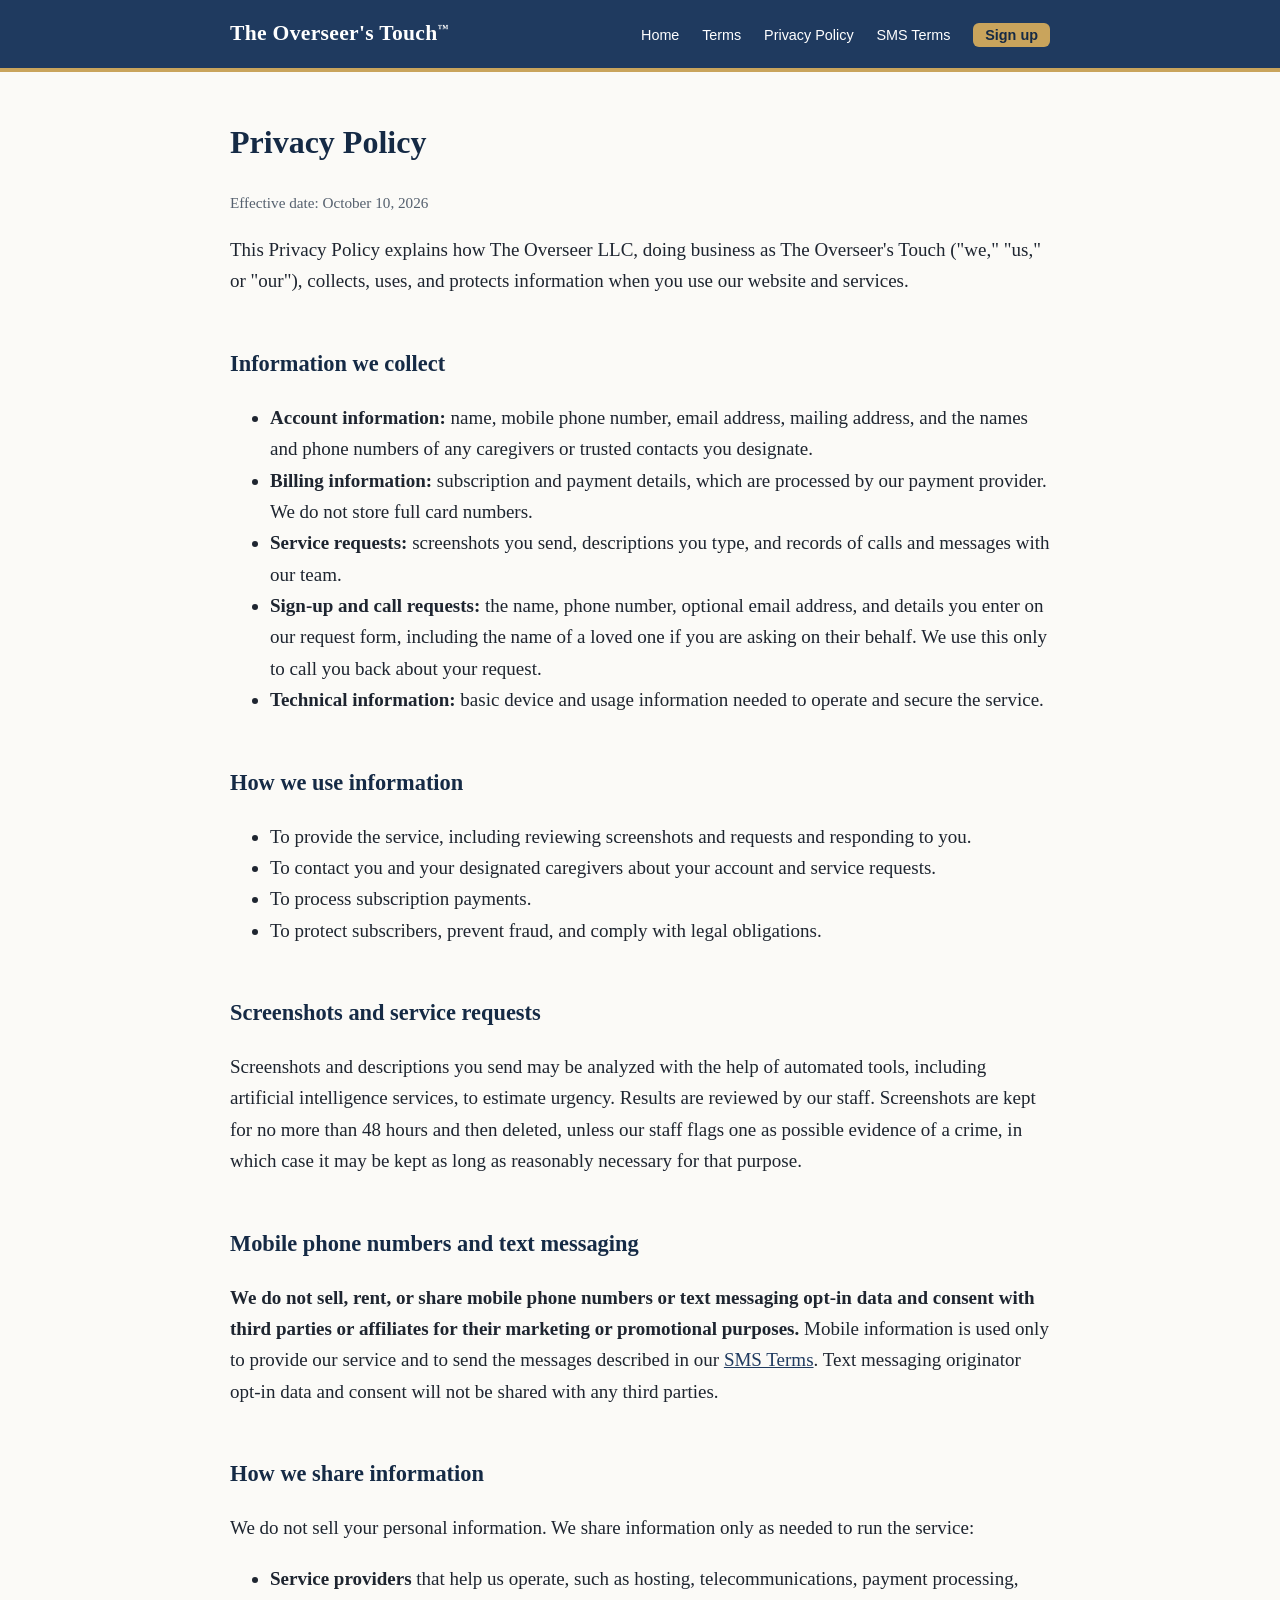
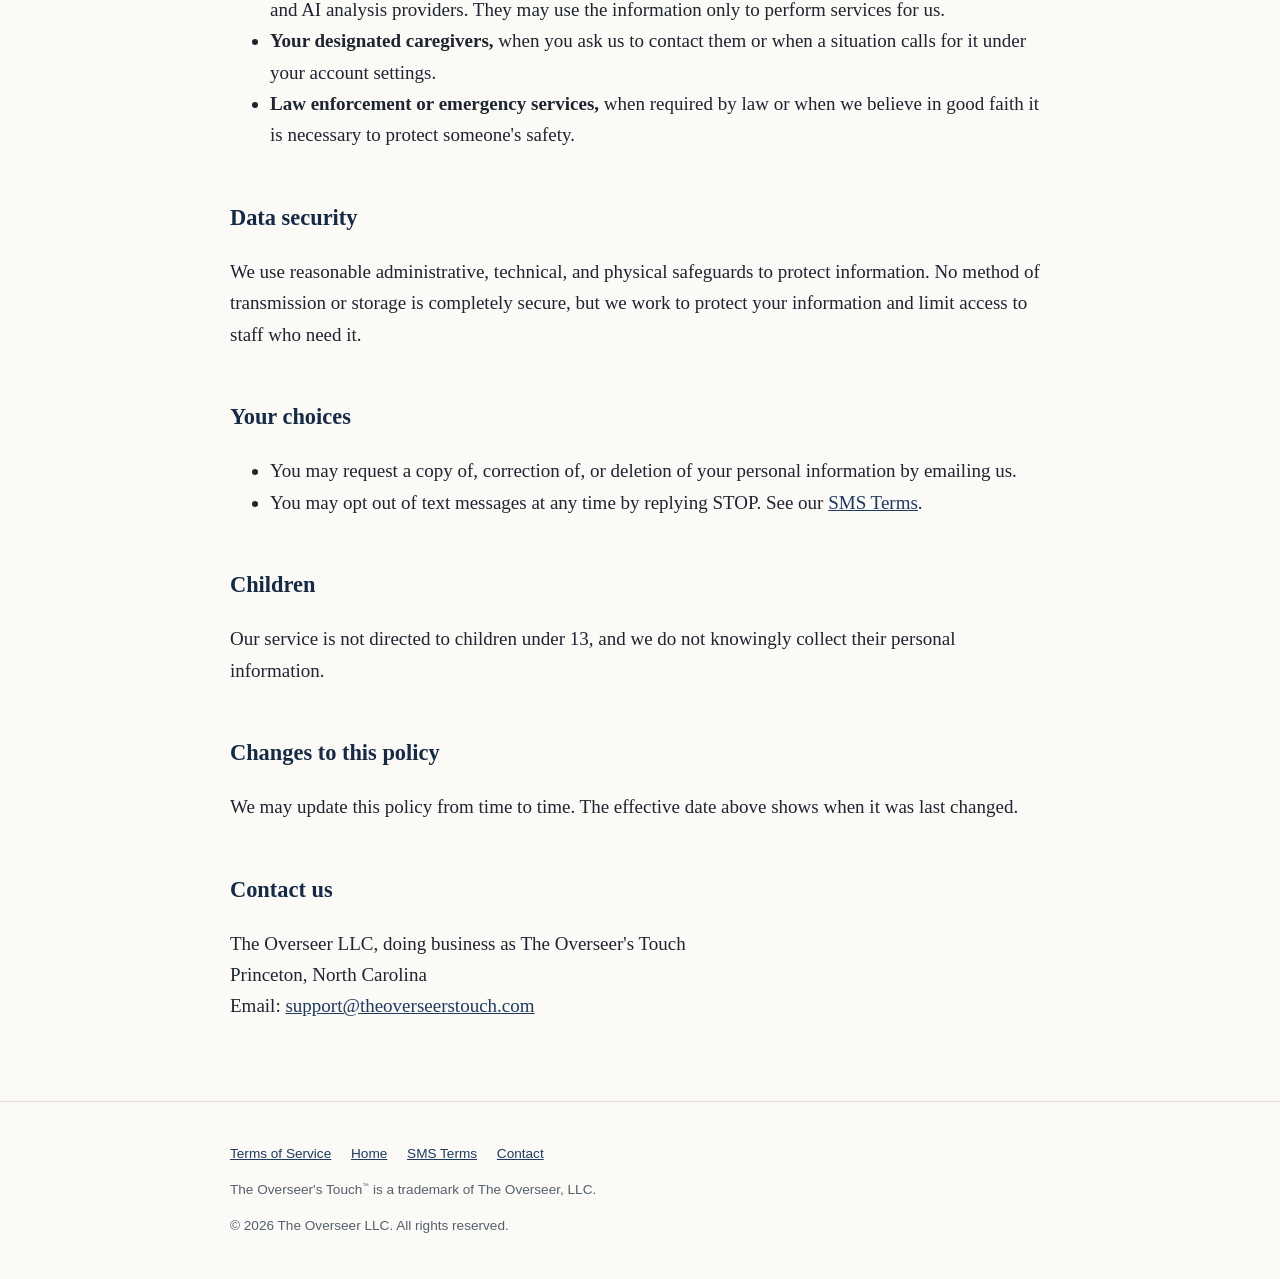
==== privacy.html @ 47573083 "Add Sign up and Request a call buttons linking to the request form Buttons in the hero and a new Get" ====
<!DOCTYPE html>
<html lang="en">
<head>
  <meta charset="utf-8">
  <meta name="viewport" content="width=device-width, initial-scale=1">
  <title>Privacy Policy | The Overseer's Touch&trade;</title>
  <link rel="stylesheet" href="style.css">
</head>
<body>
  <header>
    <div class="wrap">
      <a class="brand" href="index.html">The Overseer's Touch<sup>&trade;</sup></a>
      <nav>
        <a href="index.html">Home</a>
        <a href="terms.html">Terms</a>
        <a href="privacy.html">Privacy Policy</a>
        <a href="sms-terms.html">SMS Terms</a>
        <a class="nav-cta" href="https://tap.theoverseerstouch.com/start?type=signup">Sign up</a>
      </nav>
    </div>
  </header>

  <main>
    <div class="wrap">
      <h1>Privacy Policy</h1>
      <p class="updated">Effective date: October 10, 2026</p>

      <p>This Privacy Policy explains how The Overseer LLC, doing business as The Overseer's Touch ("we," "us," or "our"), collects, uses, and protects information when you use our website and services.</p>

      <h2>Information we collect</h2>
      <ul>
        <li><strong>Account information:</strong> name, mobile phone number, email address, mailing address, and the names and phone numbers of any caregivers or trusted contacts you designate.</li>
        <li><strong>Billing information:</strong> subscription and payment details, which are processed by our payment provider. We do not store full card numbers.</li>
        <li><strong>Service requests:</strong> screenshots you send, descriptions you type, and records of calls and messages with our team.</li>
        <li><strong>Sign-up and call requests:</strong> the name, phone number, optional email address, and details you enter on our request form, including the name of a loved one if you are asking on their behalf. We use this only to call you back about your request.</li>
        <li><strong>Technical information:</strong> basic device and usage information needed to operate and secure the service.</li>
      </ul>

      <h2>How we use information</h2>
      <ul>
        <li>To provide the service, including reviewing screenshots and requests and responding to you.</li>
        <li>To contact you and your designated caregivers about your account and service requests.</li>
        <li>To process subscription payments.</li>
        <li>To protect subscribers, prevent fraud, and comply with legal obligations.</li>
      </ul>

      <h2>Screenshots and service requests</h2>
      <p>Screenshots and descriptions you send may be analyzed with the help of automated tools, including artificial intelligence services, to estimate urgency. Results are reviewed by our staff. Screenshots are kept for no more than 48 hours and then deleted, unless our staff flags one as possible evidence of a crime, in which case it may be kept as long as reasonably necessary for that purpose.</p>

      <h2>Mobile phone numbers and text messaging</h2>
      <p><strong>We do not sell, rent, or share mobile phone numbers or text messaging opt-in data and consent with third parties or affiliates for their marketing or promotional purposes.</strong> Mobile information is used only to provide our service and to send the messages described in our <a href="sms-terms.html">SMS Terms</a>. Text messaging originator opt-in data and consent will not be shared with any third parties.</p>

      <h2>How we share information</h2>
      <p>We do not sell your personal information. We share information only as needed to run the service:</p>
      <ul>
        <li><strong>Service providers</strong> that help us operate, such as hosting, telecommunications, payment processing, and AI analysis providers. They may use the information only to perform services for us.</li>
        <li><strong>Your designated caregivers,</strong> when you ask us to contact them or when a situation calls for it under your account settings.</li>
        <li><strong>Law enforcement or emergency services,</strong> when required by law or when we believe in good faith it is necessary to protect someone's safety.</li>
      </ul>

      <h2>Data security</h2>
      <p>We use reasonable administrative, technical, and physical safeguards to protect information. No method of transmission or storage is completely secure, but we work to protect your information and limit access to staff who need it.</p>

      <h2>Your choices</h2>
      <ul>
        <li>You may request a copy of, correction of, or deletion of your personal information by emailing us.</li>
        <li>You may opt out of text messages at any time by replying STOP. See our <a href="sms-terms.html">SMS Terms</a>.</li>
      </ul>

      <h2>Children</h2>
      <p>Our service is not directed to children under 13, and we do not knowingly collect their personal information.</p>

      <h2>Changes to this policy</h2>
      <p>We may update this policy from time to time. The effective date above shows when it was last changed.</p>

      <h2>Contact us</h2>
      <p>The Overseer LLC, doing business as The Overseer's Touch<br>
      Princeton, North Carolina<br>
      Email: <a href="mailto:support@theoverseerstouch.com">support@theoverseerstouch.com</a></p>
    </div>
  </main>

  <footer>
    <div class="wrap">
      <p><a href="terms.html">Terms of Service</a> <a href="index.html">Home</a> <a href="sms-terms.html">SMS Terms</a> <a href="mailto:support@theoverseerstouch.com">Contact</a></p>
      <p>The Overseer's Touch<sup>&trade;</sup> is a trademark of The Overseer, LLC.</p>
      <p>&copy; 2026 The Overseer LLC. All rights reserved.</p>
    </div>
  </footer>
</body>
</html>
---- style.css ----
:root {
  --navy: #1f3a5f;
  --navy-dark: #152a45;
  --gold: #c9a45c;
  --text: #1e2530;
  --muted: #55606e;
  --bg: #fbfaf7;
  --card: #ffffff;
  --line: #e4e0d6;
}

* { box-sizing: border-box; }

body {
  margin: 0;
  font-family: Georgia, "Times New Roman", serif;
  font-size: 19px;
  line-height: 1.65;
  color: var(--text);
  background: var(--bg);
}

a { color: var(--navy); }
a:hover { color: var(--navy-dark); }

.wrap { max-width: 860px; margin: 0 auto; padding: 0 20px; }

header {
  background: var(--navy);
  color: #fff;
  border-bottom: 4px solid var(--gold);
}
header .wrap {
  display: flex;
  align-items: center;
  justify-content: space-between;
  flex-wrap: wrap;
  gap: 10px;
  padding-top: 16px;
  padding-bottom: 16px;
}
.brand {
  color: #fff;
  text-decoration: none;
  font-size: 1.35rem;
  font-weight: bold;
  letter-spacing: 0.3px;
}
nav a {
  color: #fff;
  text-decoration: none;
  margin-left: 18px;
  font-family: Arial, Helvetica, sans-serif;
  font-size: 0.9rem;
}
nav a:first-child { margin-left: 0; }
nav a:hover { text-decoration: underline; color: #fff; }

.hero {
  background: var(--navy);
  color: #fff;
  padding: 56px 0 64px;
}
.hero h1 { font-size: 2.3rem; line-height: 1.2; margin: 0 0 16px; color: #FFE500; }
.hero p { font-size: 1.15rem; max-width: 640px; margin: 0; color: #e8edf3; }

main { padding: 44px 0 60px; }

h1, h2, h3 { font-family: Georgia, serif; color: var(--navy-dark); }
main h1 { font-size: 2rem; margin-top: 0; }
h2 { font-size: 1.4rem; margin-top: 2.2em; }
h3 { font-size: 1.15rem; margin-top: 1.6em; }

.cards {
  display: grid;
  grid-template-columns: repeat(auto-fit, minmax(230px, 1fr));
  gap: 18px;
  margin: 24px 0;
}
.card {
  background: var(--card);
  border: 1px solid var(--line);
  border-top: 4px solid var(--gold);
  border-radius: 8px;
  padding: 20px;
}
.card h3 { margin-top: 0; }
.card p { margin: 0; font-size: 1rem; color: var(--muted); }

.notice {
  background: #fff;
  border-left: 4px solid var(--gold);
  padding: 14px 18px;
  margin: 24px 0;
}

.updated { color: var(--muted); font-size: 0.95rem; }

footer {
  border-top: 1px solid var(--line);
  padding: 28px 0;
  font-family: Arial, Helvetica, sans-serif;
  font-size: 0.85rem;
  color: var(--muted);
}
footer a { margin-right: 16px; }

/* Trademark symbol: small and raised without changing line spacing. */
/* Sign-up and call buttons */
.cta-row { display: flex; flex-wrap: wrap; gap: 14px; margin-top: 26px; }
.btn { display: inline-block; padding: 14px 26px; border-radius: 10px; font-family: -apple-system, "Segoe UI", Arial, sans-serif; font-size: 1.05rem; font-weight: 700; text-decoration: none; text-align: center; min-width: 180px; border: 2px solid transparent; }
.btn-gold { background: var(--gold); color: var(--navy-dark); }
.btn-gold:hover { background: #d8b673; color: var(--navy-dark); }
.btn-outline { border-color: #fff; color: #fff; }
.btn-outline:hover { background: rgba(255,255,255,0.12); color: #fff; }
.btn-navy { background: var(--navy); color: #fff; }
.btn-navy:hover { background: var(--navy-dark); color: #fff; }
.btn-outline-navy { border-color: var(--navy); color: var(--navy); }
.btn-outline-navy:hover { background: #eef1f5; }
nav a.nav-cta { background: var(--gold); color: var(--navy-dark); padding: 4px 12px; border-radius: 6px; font-weight: 700; }
nav a.nav-cta:hover { color: var(--navy-dark); text-decoration: none; background: #d8b673; }
@media (max-width: 600px) { .cta-row .btn { flex: 1 1 100%; } }

sup { font-size: 0.5em; vertical-align: super; line-height: 0; }

@media (max-width: 600px) {
  body { font-size: 18px; }
  .hero h1 { font-size: 1.8rem; }
  nav a { margin-left: 0; margin-right: 14px; }
}
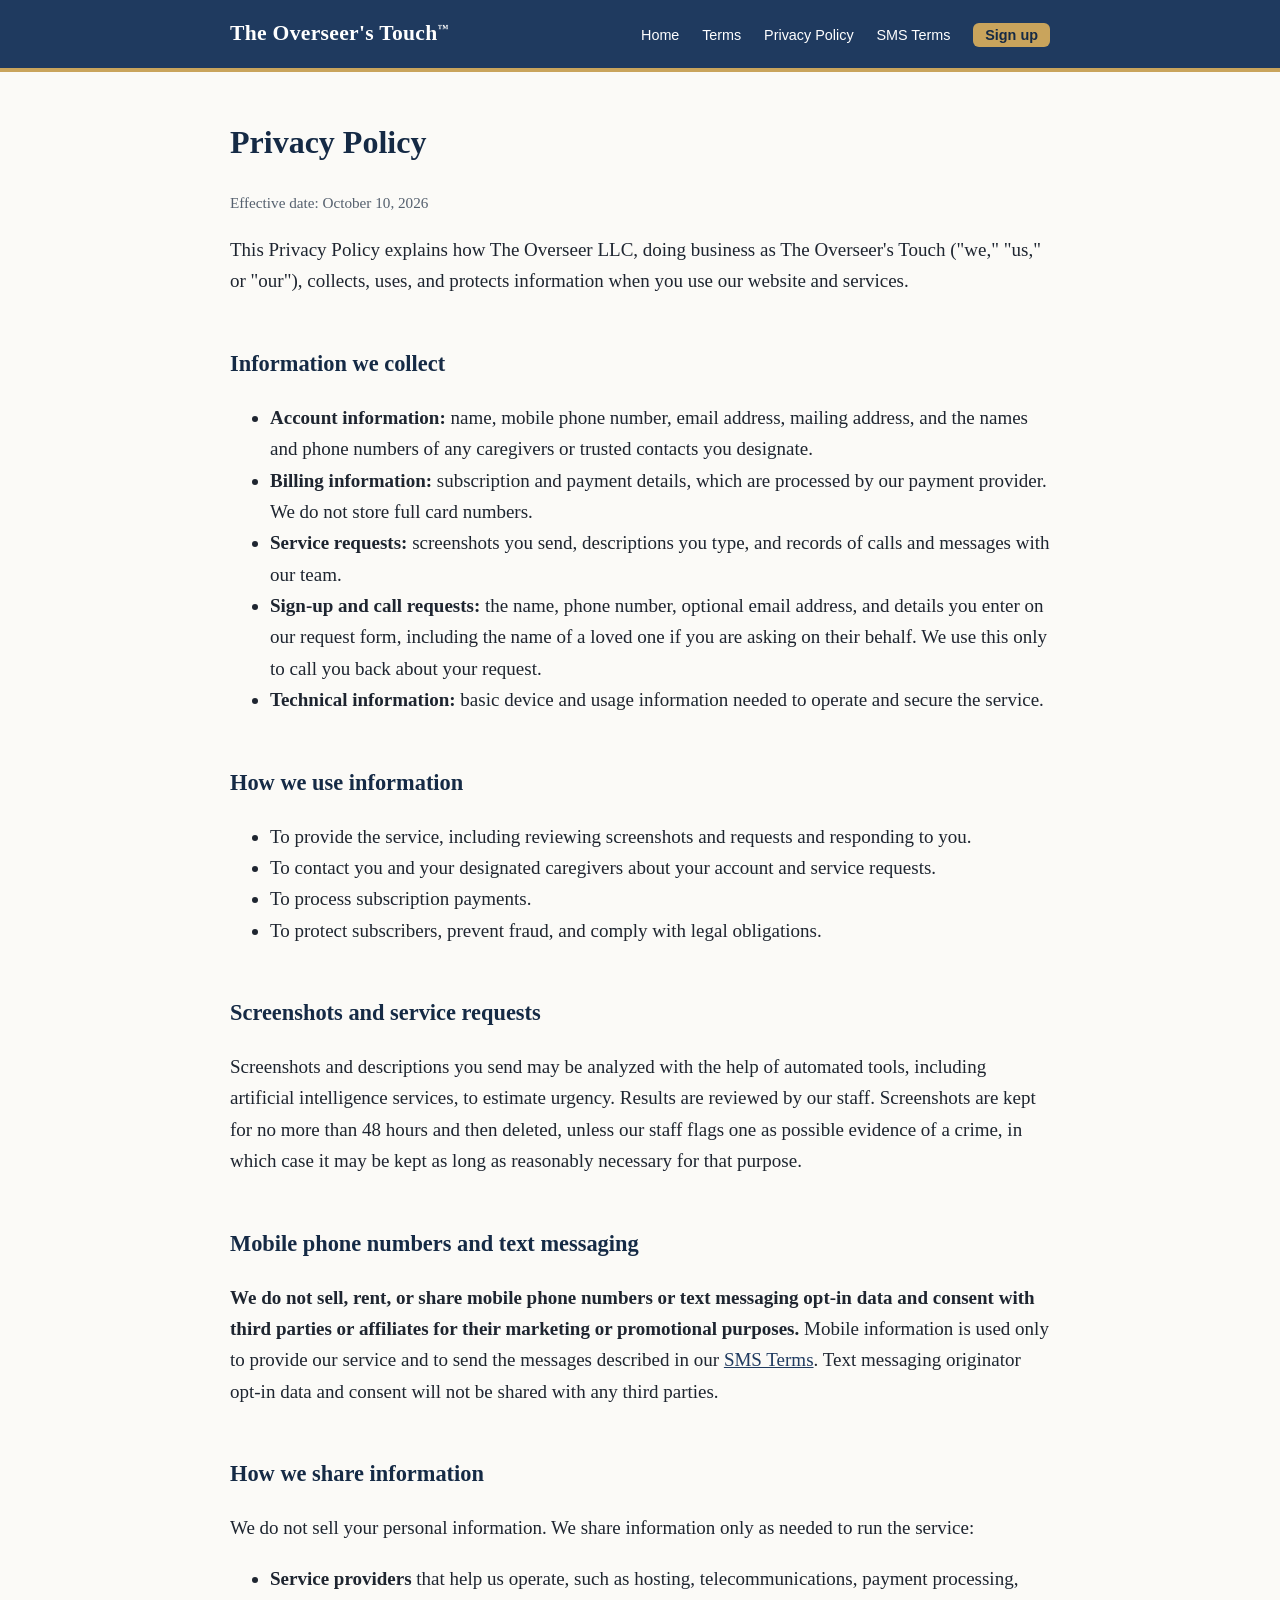
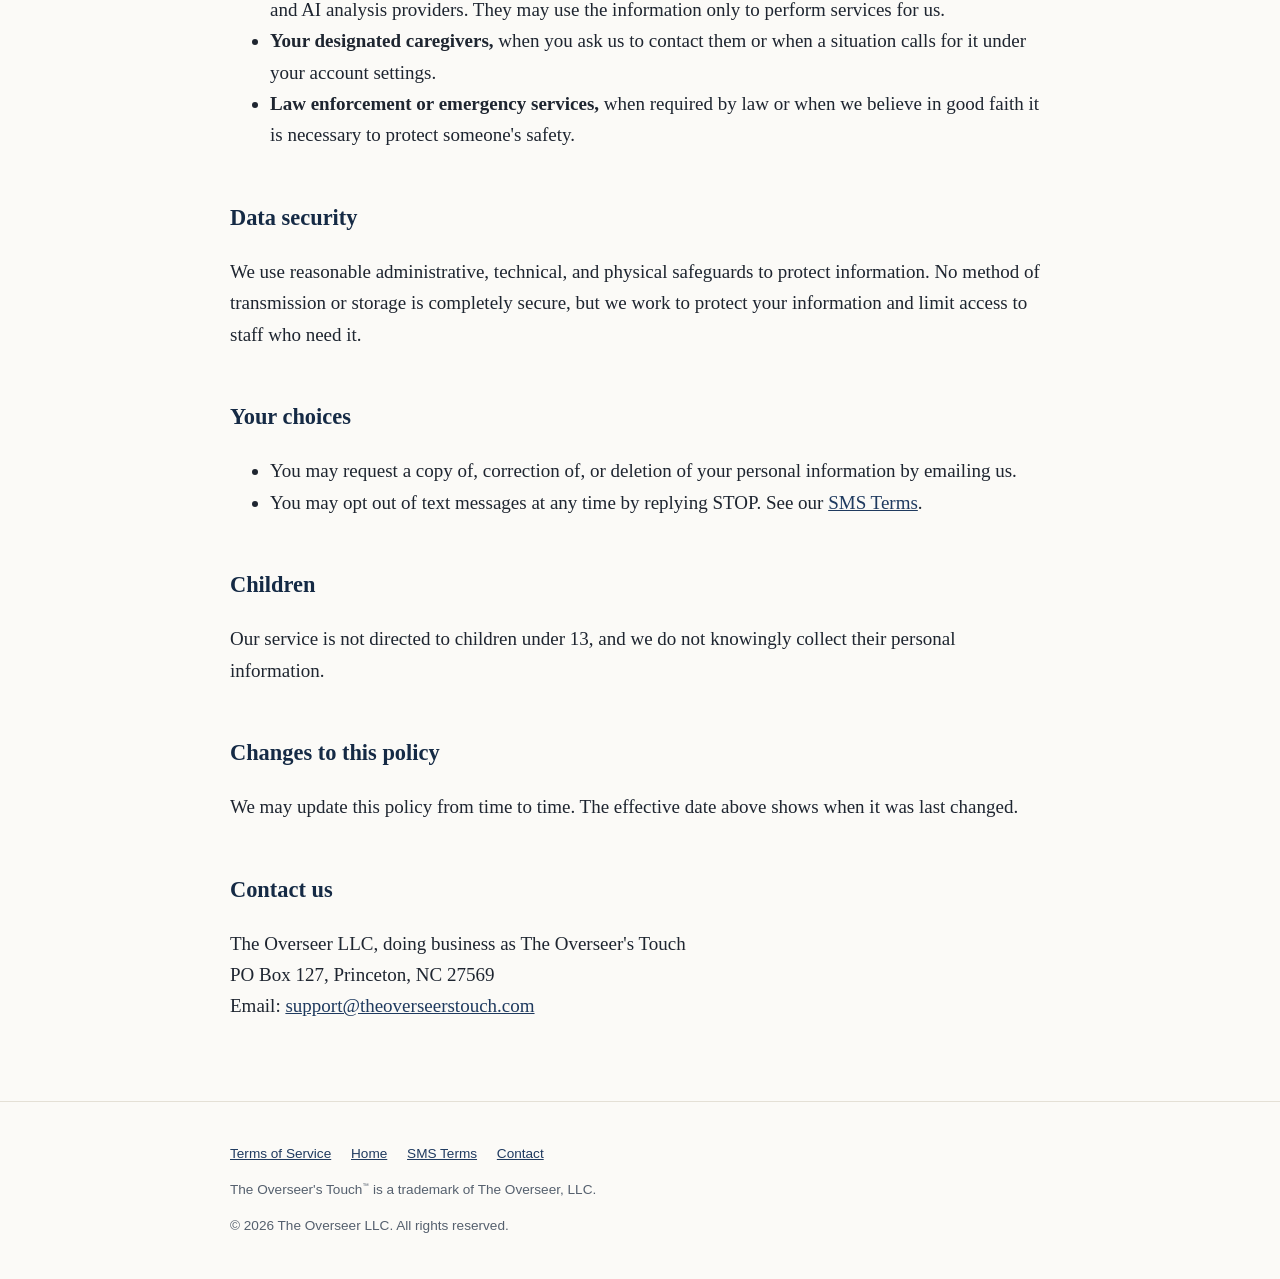
==== commit fd36dd34: "Add PO Box 127 mailing address to Privacy and Terms contact sections Co-Authored-By: Claude Opus 5.5" ====
--- a/privacy.html
+++ b/privacy.html
@@ -75,7 +75,7 @@
 
       <h2>Contact us</h2>
       <p>The Overseer LLC, doing business as The Overseer's Touch<br>
-      Princeton, North Carolina<br>
+      PO Box 127, Princeton, NC 27569<br>
       Email: <a href="mailto:support@theoverseerstouch.com">support@theoverseerstouch.com</a></p>
     </div>
   </main>
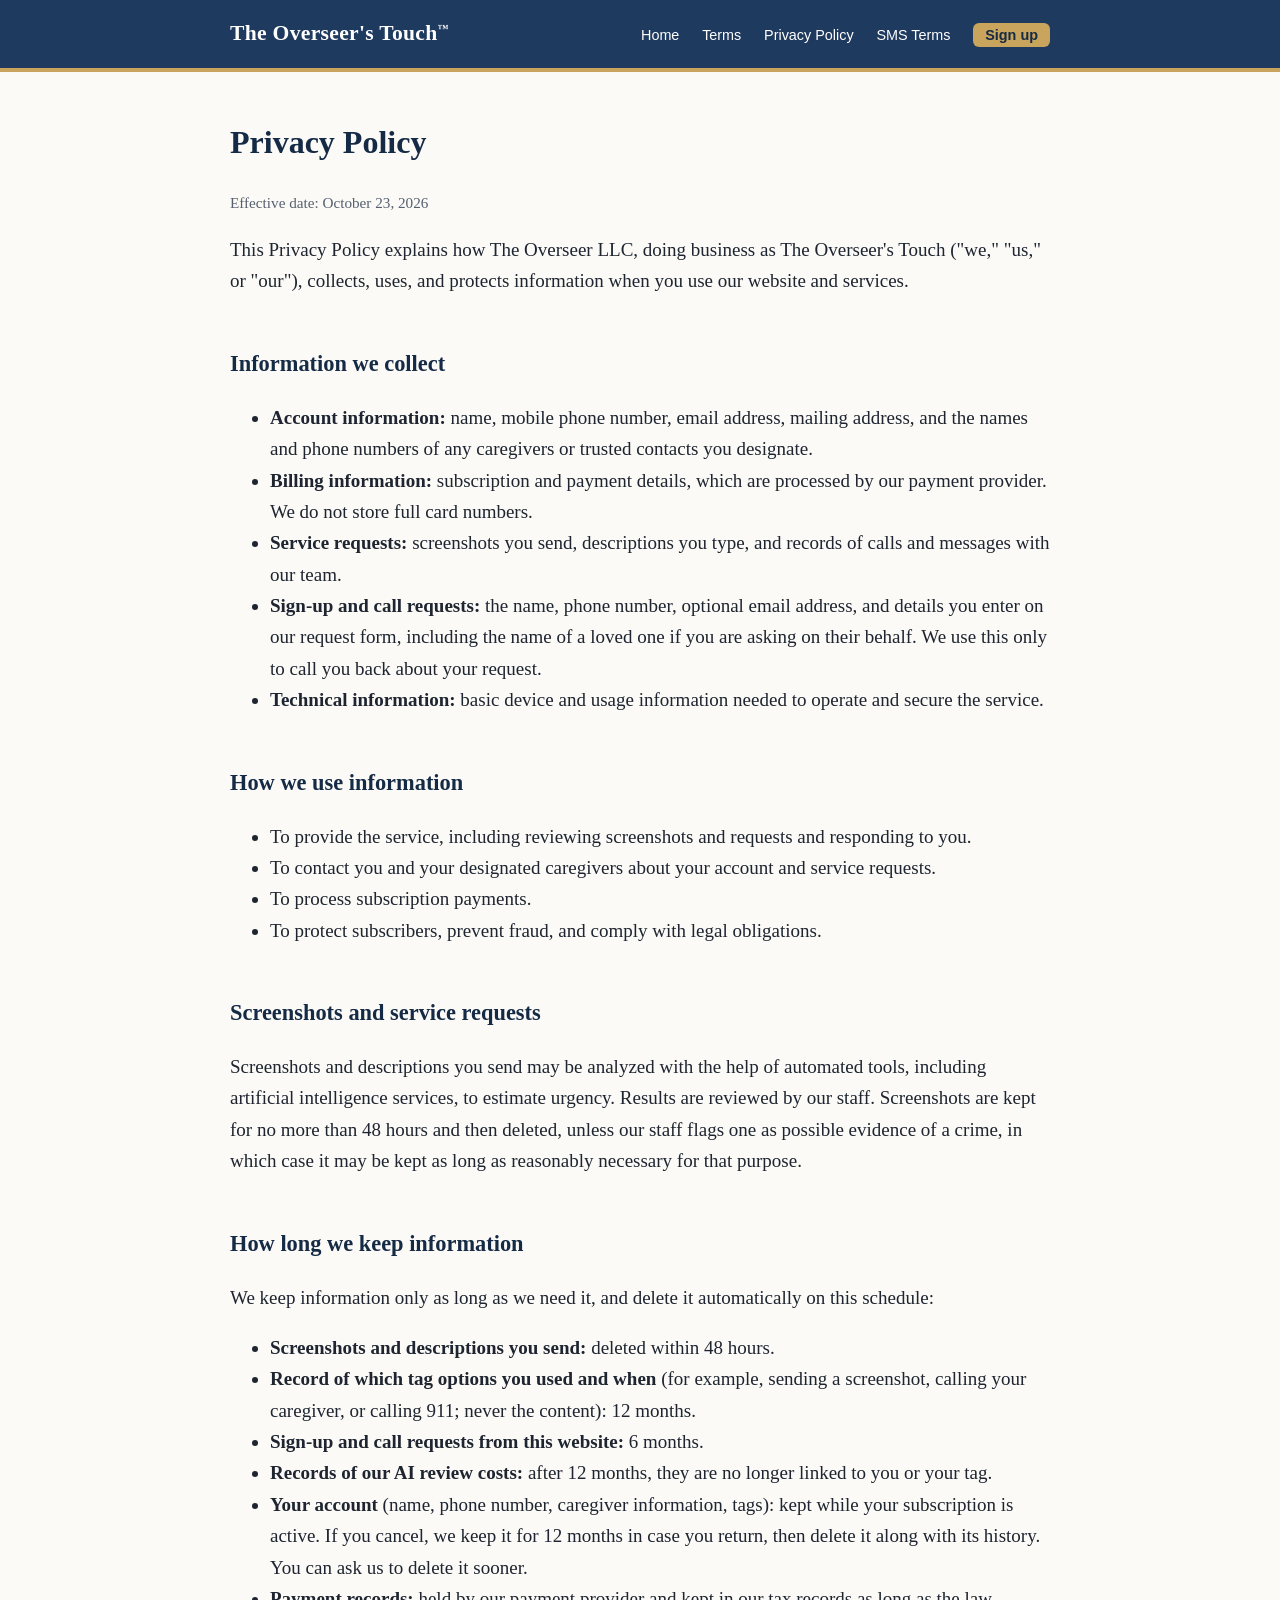
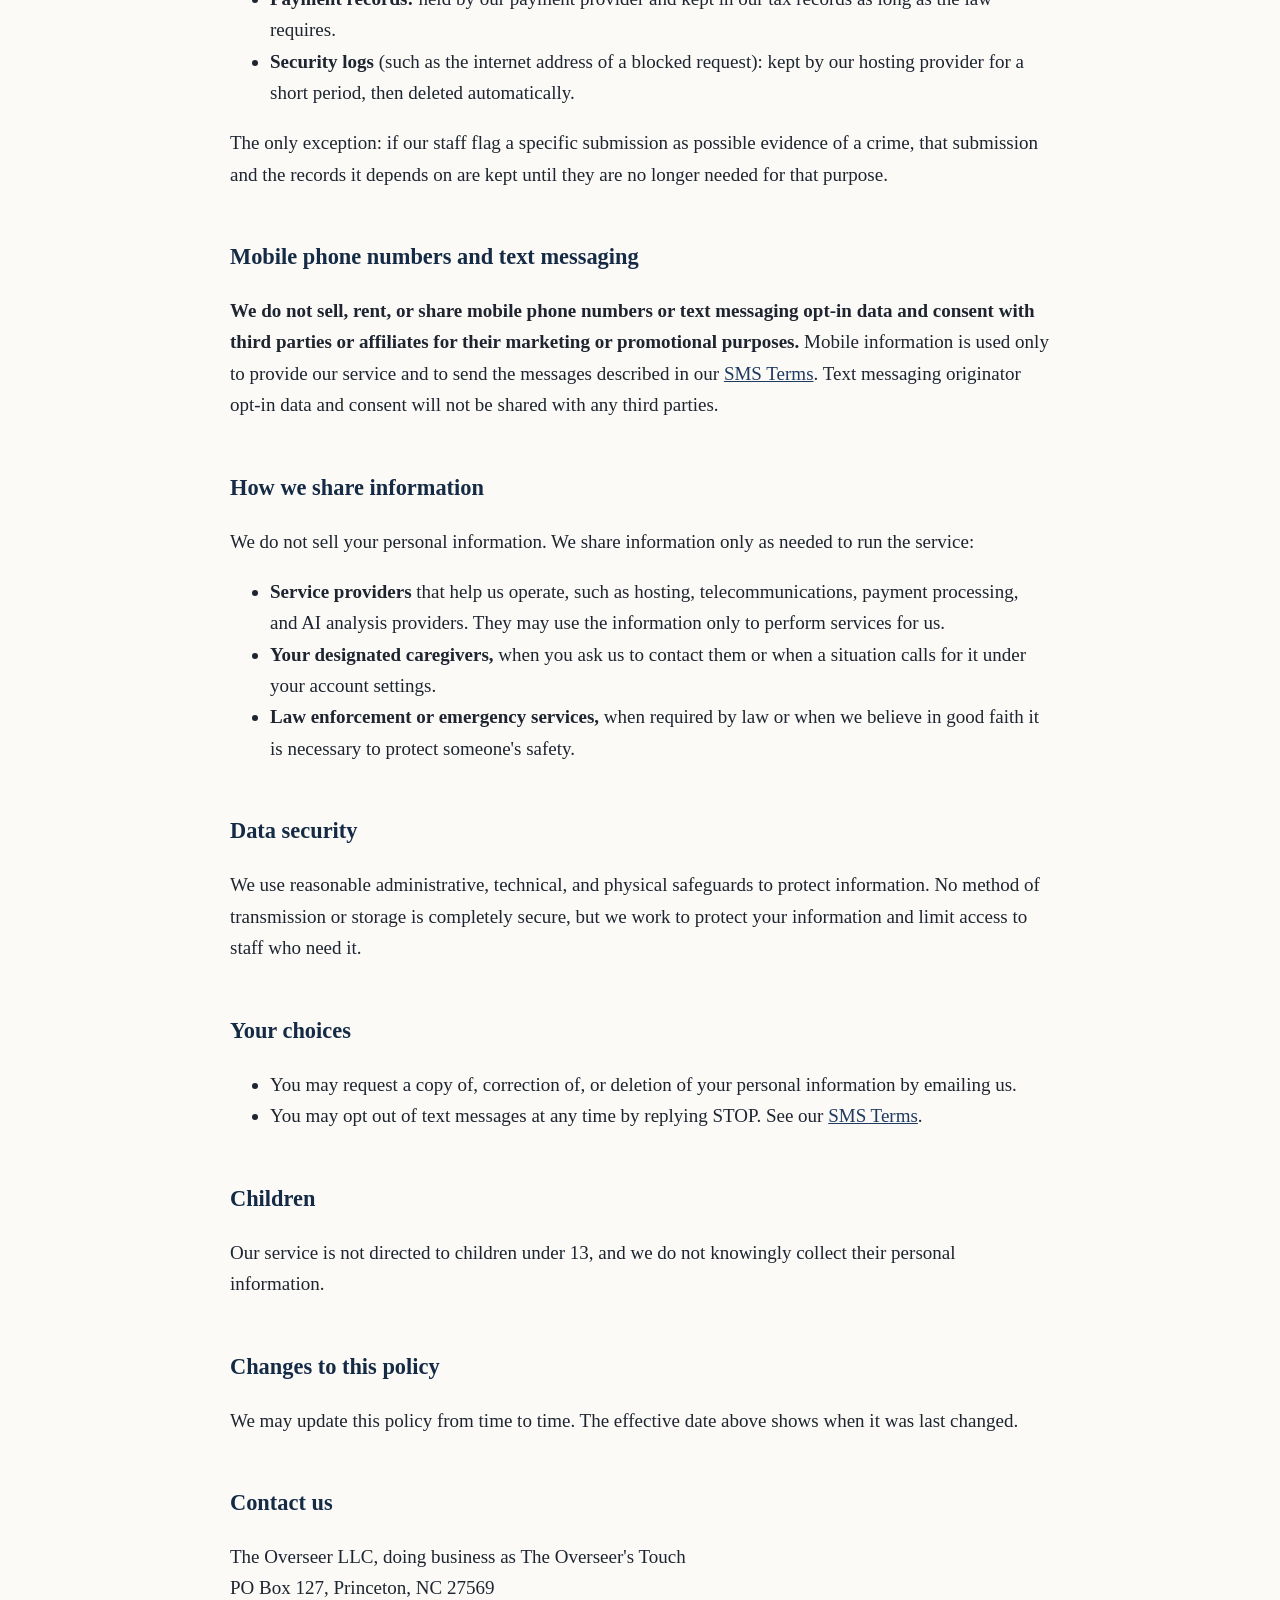
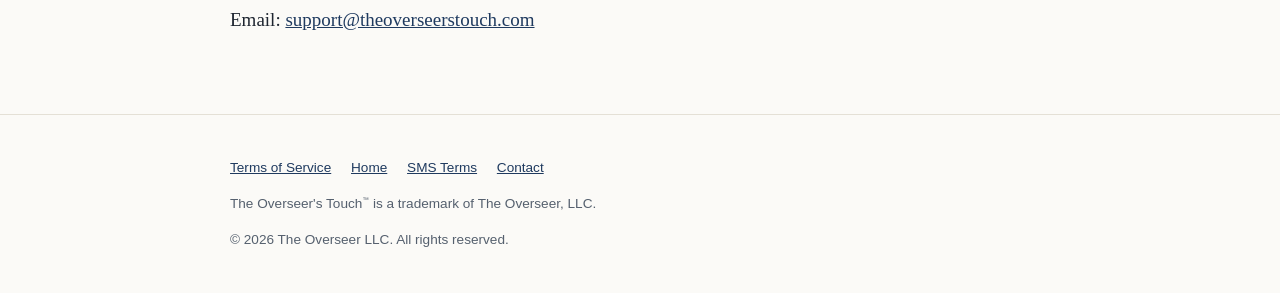
==== commit 994d569c: "Privacy Policy: add "How long we keep information" schedule Co-Authored-By: Claude Opus 5.5 <noreply" ====
--- a/privacy.html
+++ b/privacy.html
@@ -23,7 +23,7 @@
   <main>
     <div class="wrap">
       <h1>Privacy Policy</h1>
-      <p class="updated">Effective date: October 10, 2026</p>
+      <p class="updated">Effective date: October 23, 2026</p>
 
       <p>This Privacy Policy explains how The Overseer LLC, doing business as The Overseer's Touch ("we," "us," or "our"), collects, uses, and protects information when you use our website and services.</p>
 
@@ -46,6 +46,19 @@
 
       <h2>Screenshots and service requests</h2>
       <p>Screenshots and descriptions you send may be analyzed with the help of automated tools, including artificial intelligence services, to estimate urgency. Results are reviewed by our staff. Screenshots are kept for no more than 48 hours and then deleted, unless our staff flags one as possible evidence of a crime, in which case it may be kept as long as reasonably necessary for that purpose.</p>
+
+      <h2>How long we keep information</h2>
+      <p>We keep information only as long as we need it, and delete it automatically on this schedule:</p>
+      <ul>
+        <li><strong>Screenshots and descriptions you send:</strong> deleted within 48 hours.</li>
+        <li><strong>Record of which tag options you used and when</strong> (for example, sending a screenshot, calling your caregiver, or calling 911; never the content): 12 months.</li>
+        <li><strong>Sign-up and call requests from this website:</strong> 6 months.</li>
+        <li><strong>Records of our AI review costs:</strong> after 12 months, they are no longer linked to you or your tag.</li>
+        <li><strong>Your account</strong> (name, phone number, caregiver information, tags): kept while your subscription is active. If you cancel, we keep it for 12 months in case you return, then delete it along with its history. You can ask us to delete it sooner.</li>
+        <li><strong>Payment records:</strong> held by our payment provider and kept in our tax records as long as the law requires.</li>
+        <li><strong>Security logs</strong> (such as the internet address of a blocked request): kept by our hosting provider for a short period, then deleted automatically.</li>
+      </ul>
+      <p>The only exception: if our staff flag a specific submission as possible evidence of a crime, that submission and the records it depends on are kept until they are no longer needed for that purpose.</p>
 
       <h2>Mobile phone numbers and text messaging</h2>
       <p><strong>We do not sell, rent, or share mobile phone numbers or text messaging opt-in data and consent with third parties or affiliates for their marketing or promotional purposes.</strong> Mobile information is used only to provide our service and to send the messages described in our <a href="sms-terms.html">SMS Terms</a>. Text messaging originator opt-in data and consent will not be shared with any third parties.</p>
--- a/style.css
+++ b/style.css
@@ -128,3 +128,8 @@
   .hero h1 { font-size: 1.8rem; }
   nav a { margin-left: 0; margin-right: 14px; }
 }
+
+/* Home page video */
+.video { margin: 20px 0 8px; }
+.video video { display: block; width: 100%; max-width: 560px; aspect-ratio: 1 / 1; height: auto; border-radius: 12px; background: var(--navy); border: 1px solid var(--line); box-shadow: 0 6px 18px rgba(31, 58, 95, 0.15); }
+.video figcaption { max-width: 560px; margin-top: 10px; font-size: 1rem; color: var(--muted); }
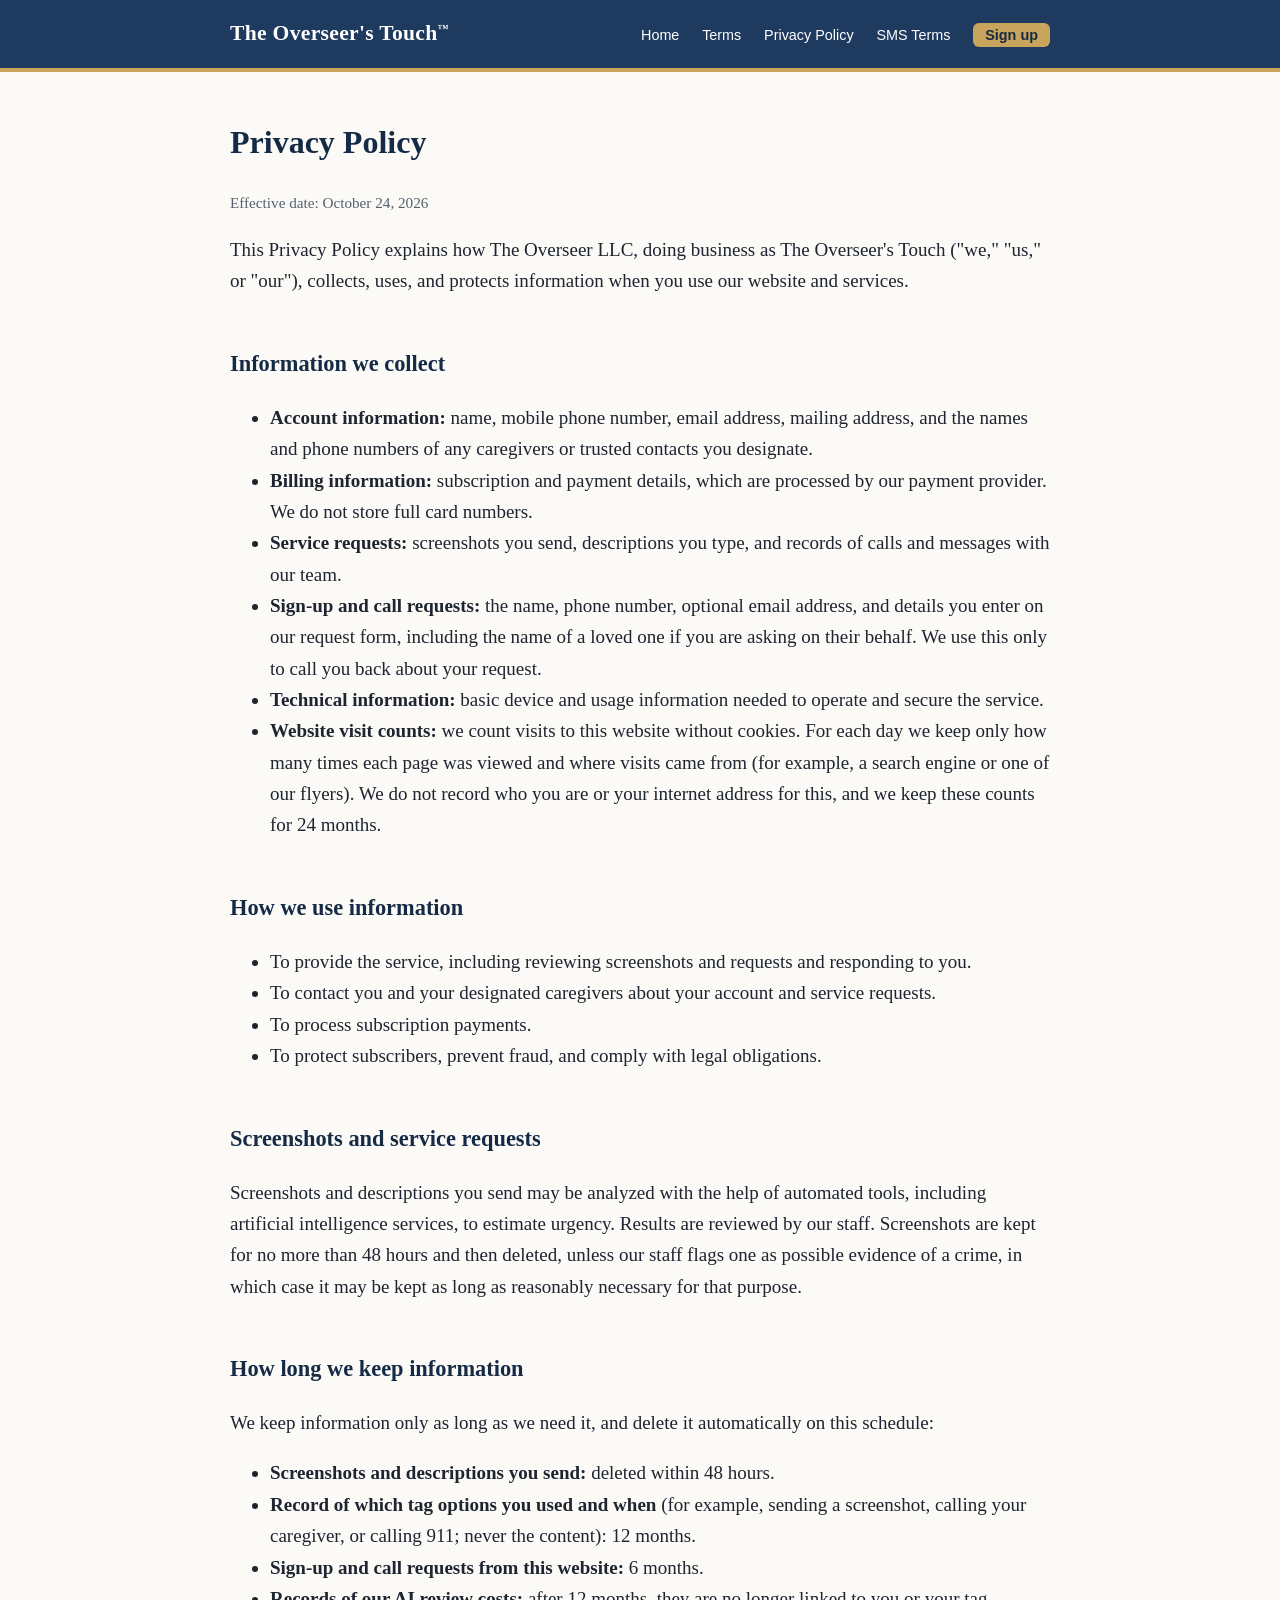
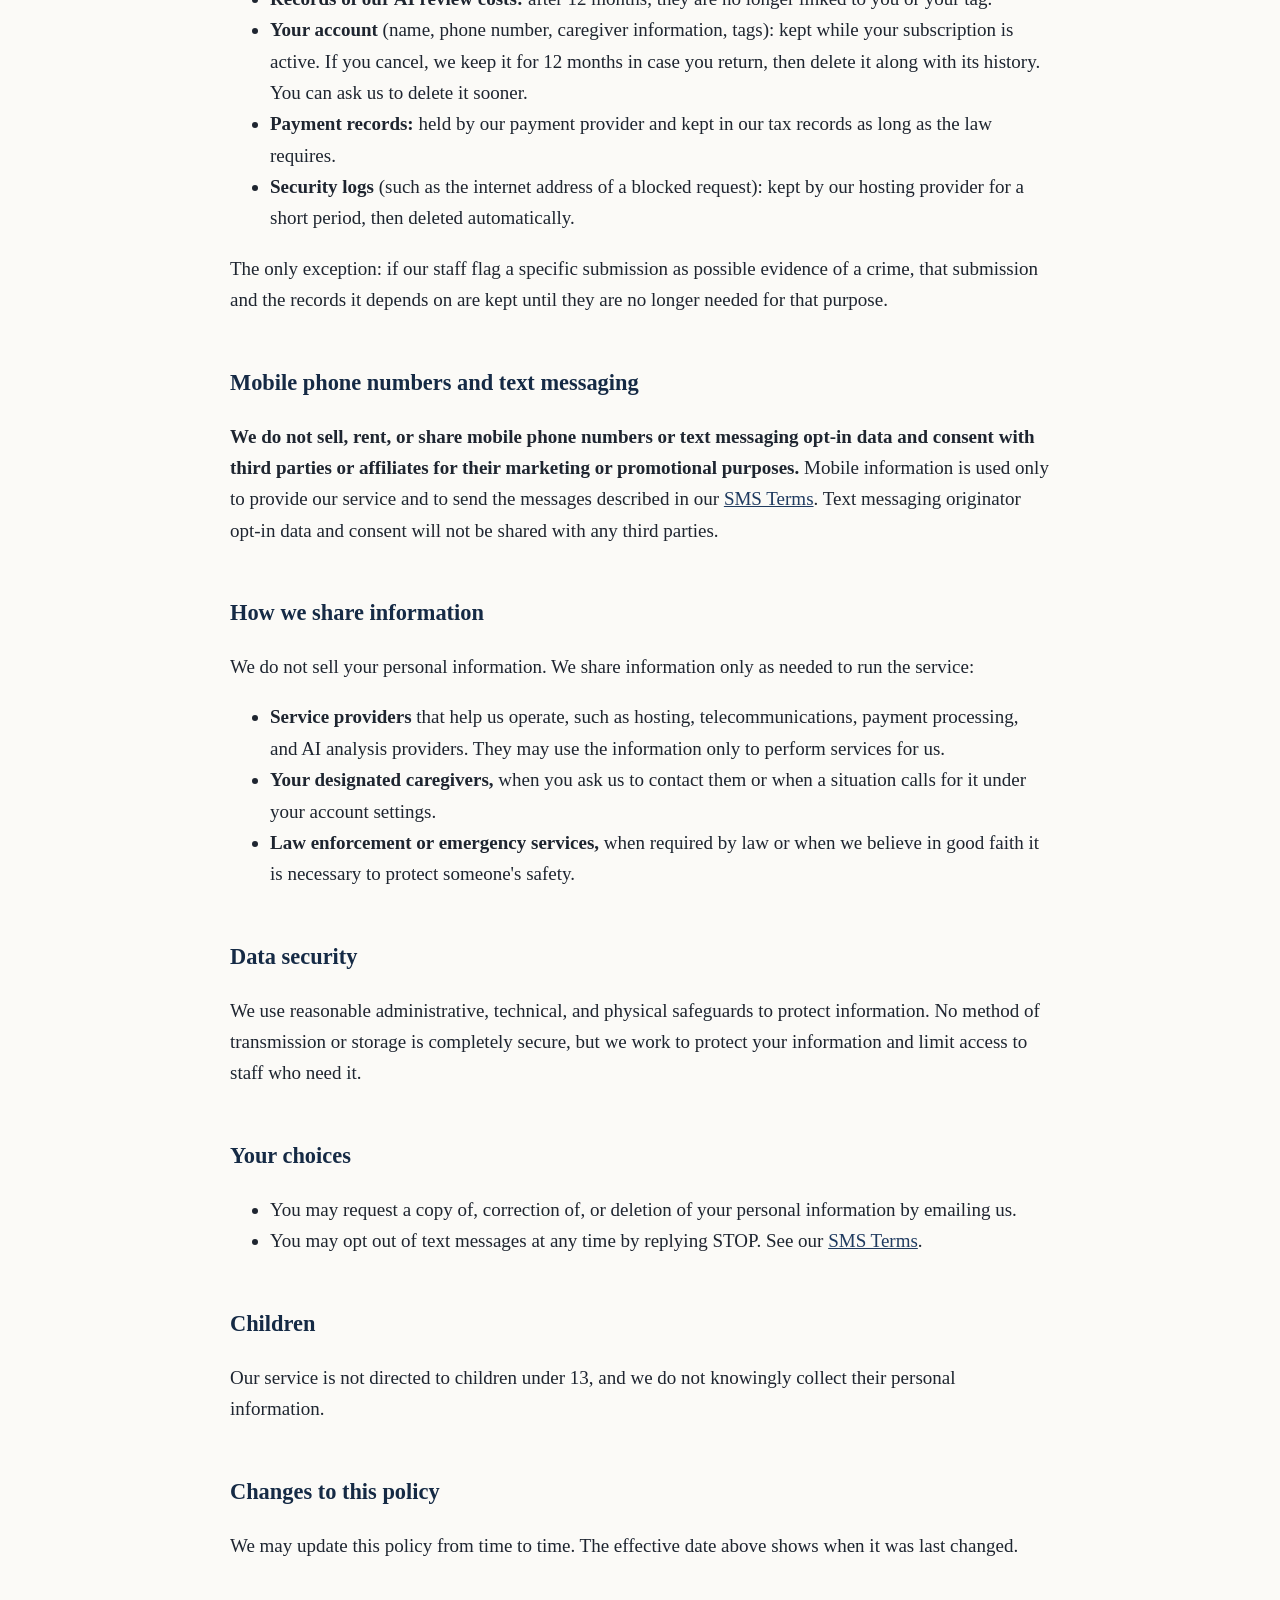
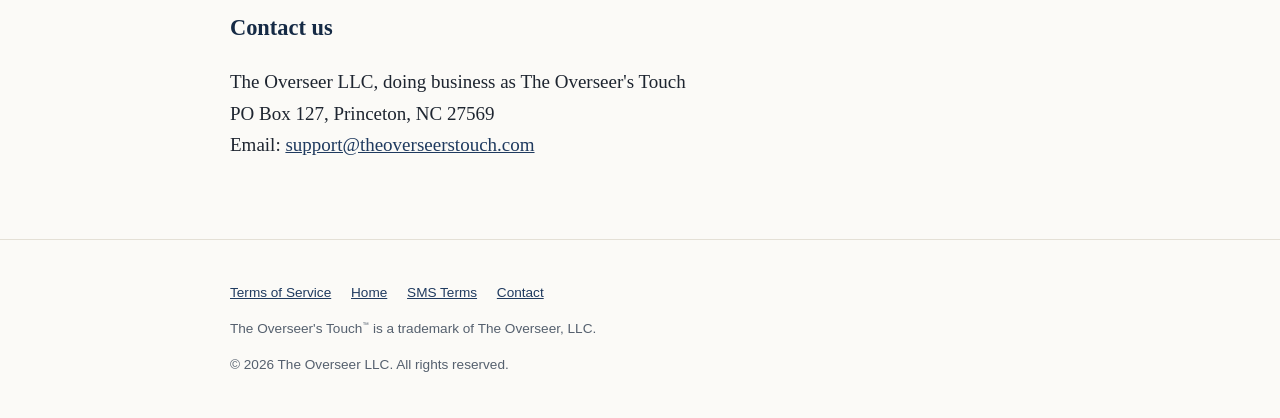
==== commit b8b7f653: "Count website visits (no cookies) and pass the source to the sign-up form track.js on every page rep" ====
--- a/privacy.html
+++ b/privacy.html
@@ -23,7 +23,7 @@
   <main>
     <div class="wrap">
       <h1>Privacy Policy</h1>
-      <p class="updated">Effective date: October 23, 2026</p>
+      <p class="updated">Effective date: October 24, 2026</p>
 
       <p>This Privacy Policy explains how The Overseer LLC, doing business as The Overseer's Touch ("we," "us," or "our"), collects, uses, and protects information when you use our website and services.</p>
 
@@ -34,6 +34,7 @@
         <li><strong>Service requests:</strong> screenshots you send, descriptions you type, and records of calls and messages with our team.</li>
         <li><strong>Sign-up and call requests:</strong> the name, phone number, optional email address, and details you enter on our request form, including the name of a loved one if you are asking on their behalf. We use this only to call you back about your request.</li>
         <li><strong>Technical information:</strong> basic device and usage information needed to operate and secure the service.</li>
+        <li><strong>Website visit counts:</strong> we count visits to this website without cookies. For each day we keep only how many times each page was viewed and where visits came from (for example, a search engine or one of our flyers). We do not record who you are or your internet address for this, and we keep these counts for 24 months.</li>
       </ul>
 
       <h2>How we use information</h2>
@@ -100,5 +101,6 @@
       <p>&copy; 2026 The Overseer LLC. All rights reserved.</p>
     </div>
   </footer>
+  <script src="track.js" defer></script>
 </body>
 </html>
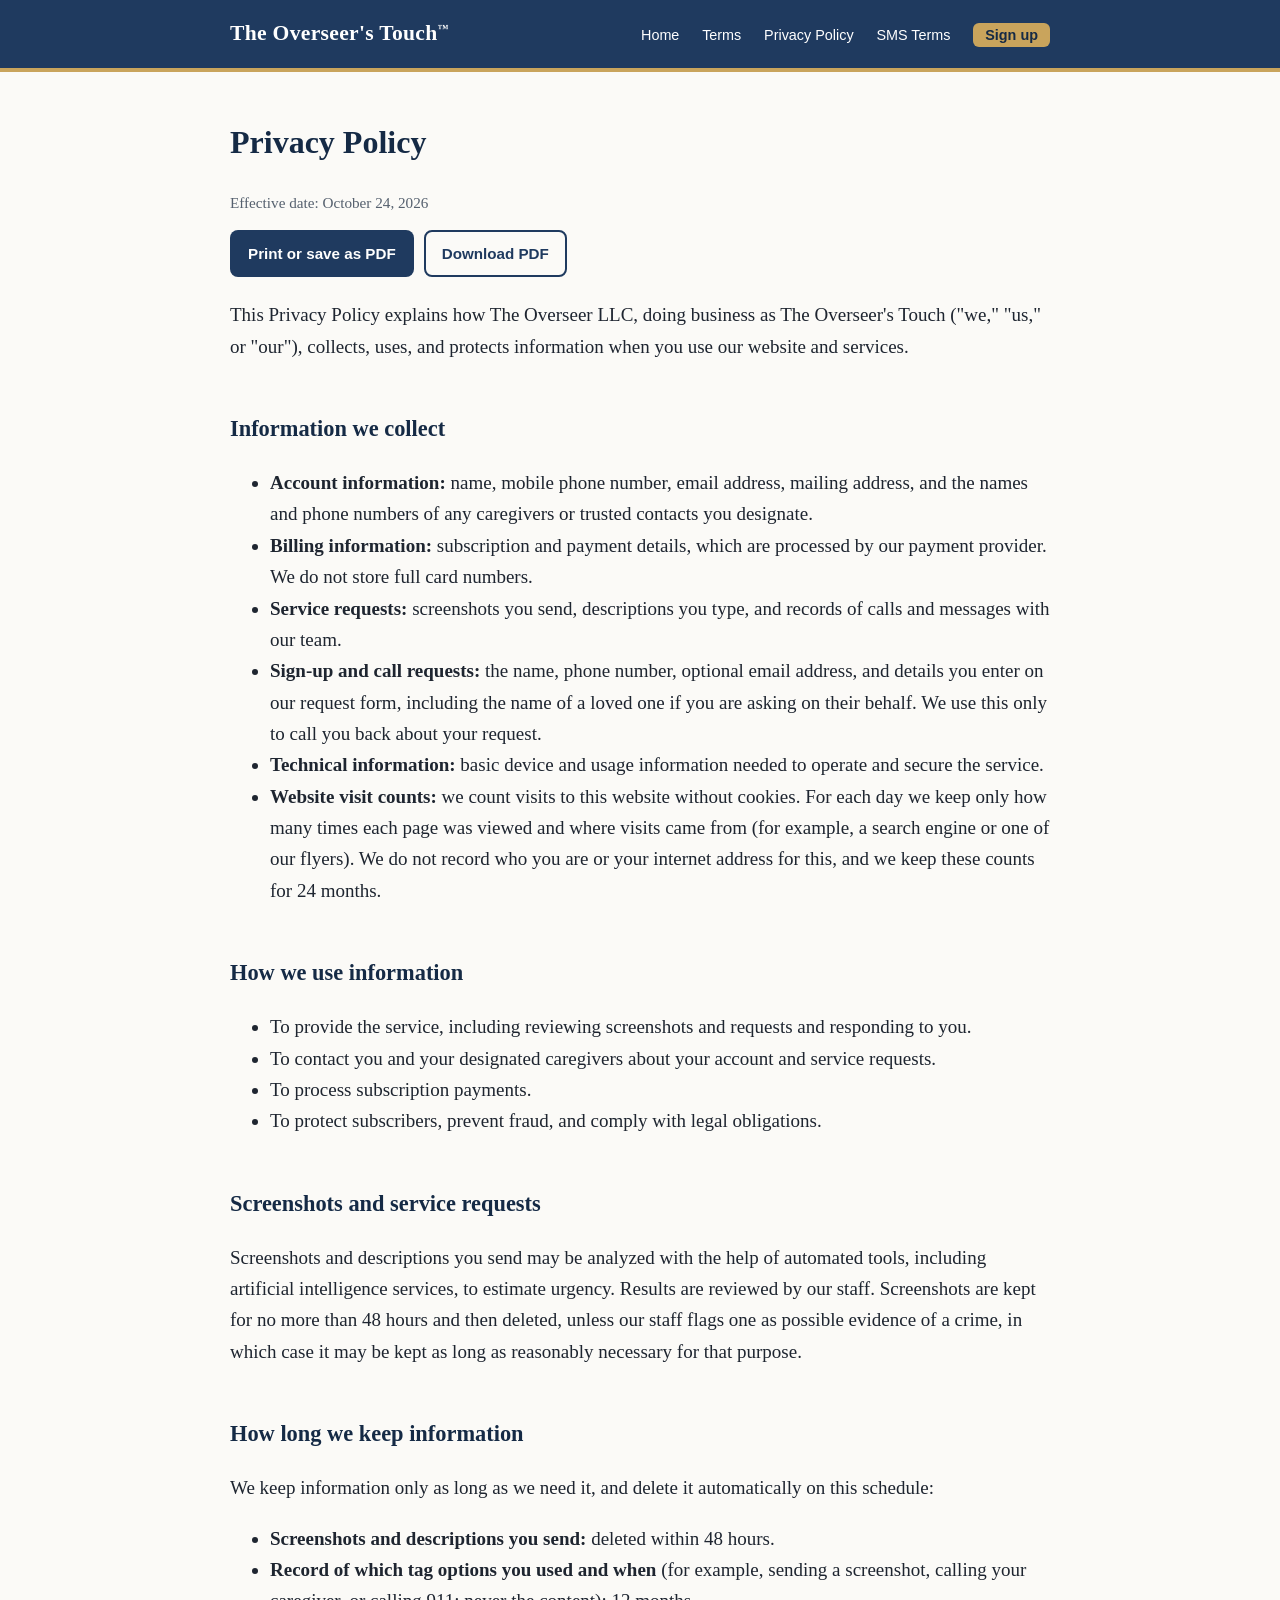
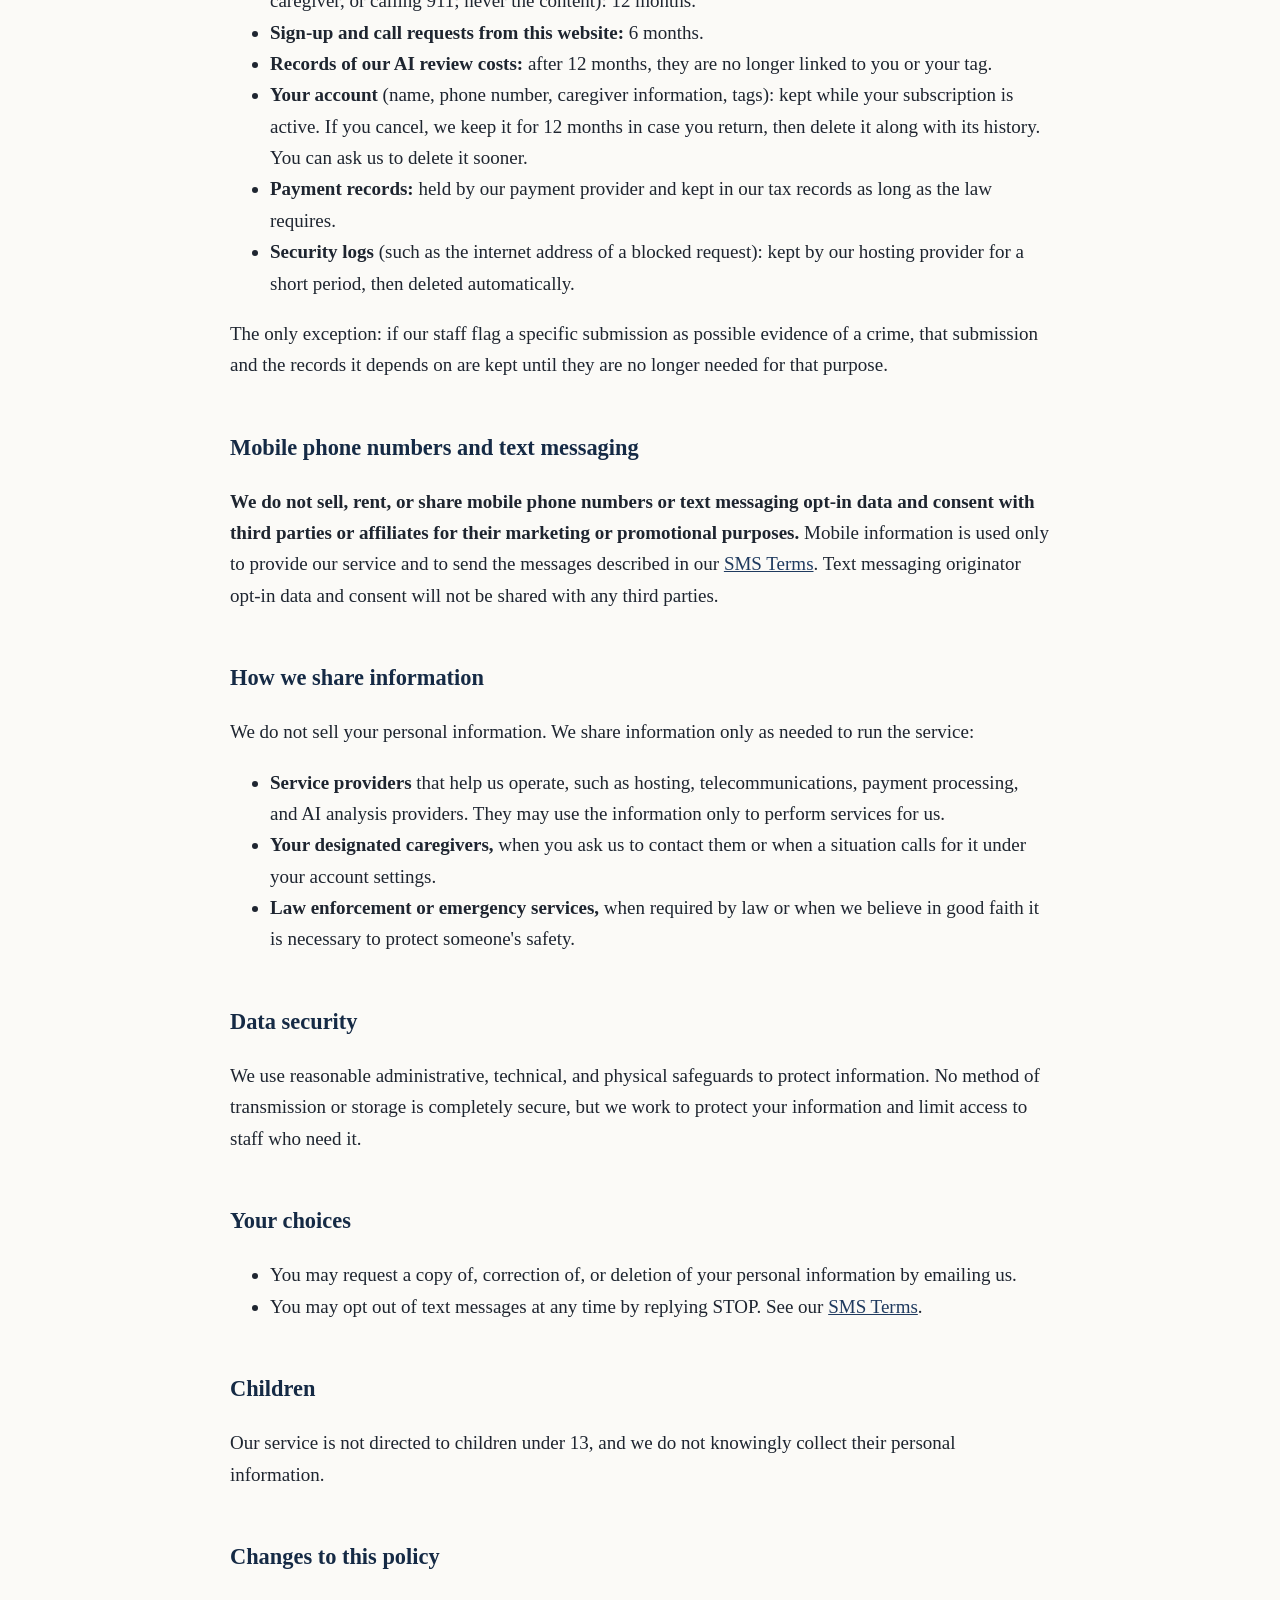
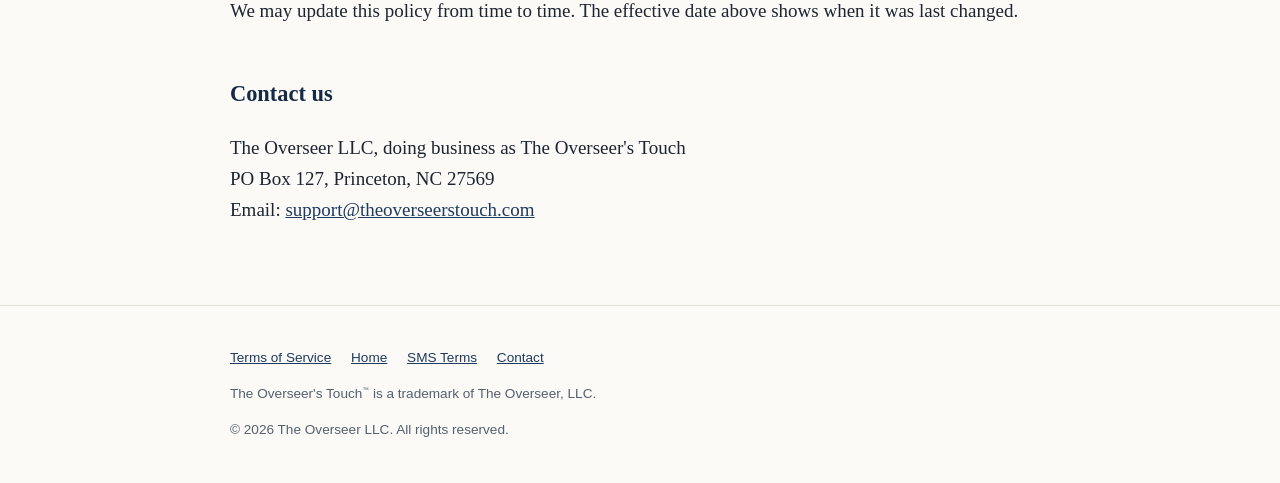
==== commit 25adc400: "Legal pages: Print or save as PDF, and downloadable PDFs From customer feedback. - Terms, Privacy Po" ====
--- a/privacy.html
+++ b/privacy.html
@@ -24,6 +24,11 @@
     <div class="wrap">
       <h1>Privacy Policy</h1>
       <p class="updated">Effective date: October 24, 2026</p>
+      <div class="doc-tools">
+        <button type="button" class="btn btn-navy btn-small" onclick="window.print()">Print or save as PDF</button>
+        <a class="btn btn-outline-navy btn-small" href="legal/privacy-2026-10-24.pdf" download>Download PDF</a>
+      </div>
+      <p class="print-only print-source">Printed from theoverseerstouch.com/privacy.html &middot; Questions: support@theoverseerstouch.com &middot; The Overseer's Touch, PO Box 127, Princeton, NC 27569</p>
 
       <p>This Privacy Policy explains how The Overseer LLC, doing business as The Overseer's Touch ("we," "us," or "our"), collects, uses, and protects information when you use our website and services.</p>
 
--- a/style.css
+++ b/style.css
@@ -133,3 +133,30 @@
 .video { margin: 20px 0 8px; }
 .video video { display: block; width: 100%; max-width: 560px; aspect-ratio: 1 / 1; height: auto; border-radius: 12px; background: var(--navy); border: 1px solid var(--line); box-shadow: 0 6px 18px rgba(31, 58, 95, 0.15); }
 .video figcaption { max-width: 560px; margin-top: 10px; font-size: 1rem; color: var(--muted); }
+
+/* Legal pages: print / save as PDF */
+.doc-tools { display: flex; flex-wrap: wrap; gap: 10px; margin: 6px 0 22px; }
+.btn-small { padding: 9px 16px; font-size: 0.95rem; min-width: 0; border-radius: 8px; cursor: pointer; }
+button.btn { border: 2px solid transparent; }
+.print-only { display: none; }
+
+@page { size: letter; margin: 0.7in 0.75in; }
+@media print {
+  body { background: #fff; color: #000; font-size: 11.5pt; line-height: 1.45; }
+  header { background: none !important; color: #000; padding: 0 0 6pt; border-bottom: 1.5pt solid #000; }
+  header .wrap { padding: 0; }
+  header .brand { color: #000 !important; font-size: 15pt; }
+  nav, .doc-tools, footer, .video { display: none !important; }
+  .wrap { max-width: none; padding: 0; }
+  main { padding: 12pt 0 0; }
+  main h1 { font-size: 20pt; margin-bottom: 2pt; }
+  h1, h2, h3 { color: #000; break-after: avoid; page-break-after: avoid; }
+  h2 { font-size: 14pt; margin-top: 16pt; }
+  h3 { font-size: 12pt; }
+  p, li { orphans: 3; widows: 3; }
+  .notice { border: 1pt solid #000; border-left-width: 4pt; background: none; break-inside: avoid; }
+  .updated { color: #000; font-weight: bold; }
+  a { color: #000; text-decoration: none; }
+  .print-only { display: block; }
+  .print-source { font-size: 9.5pt; color: #333; margin: 0 0 12pt; }
+}
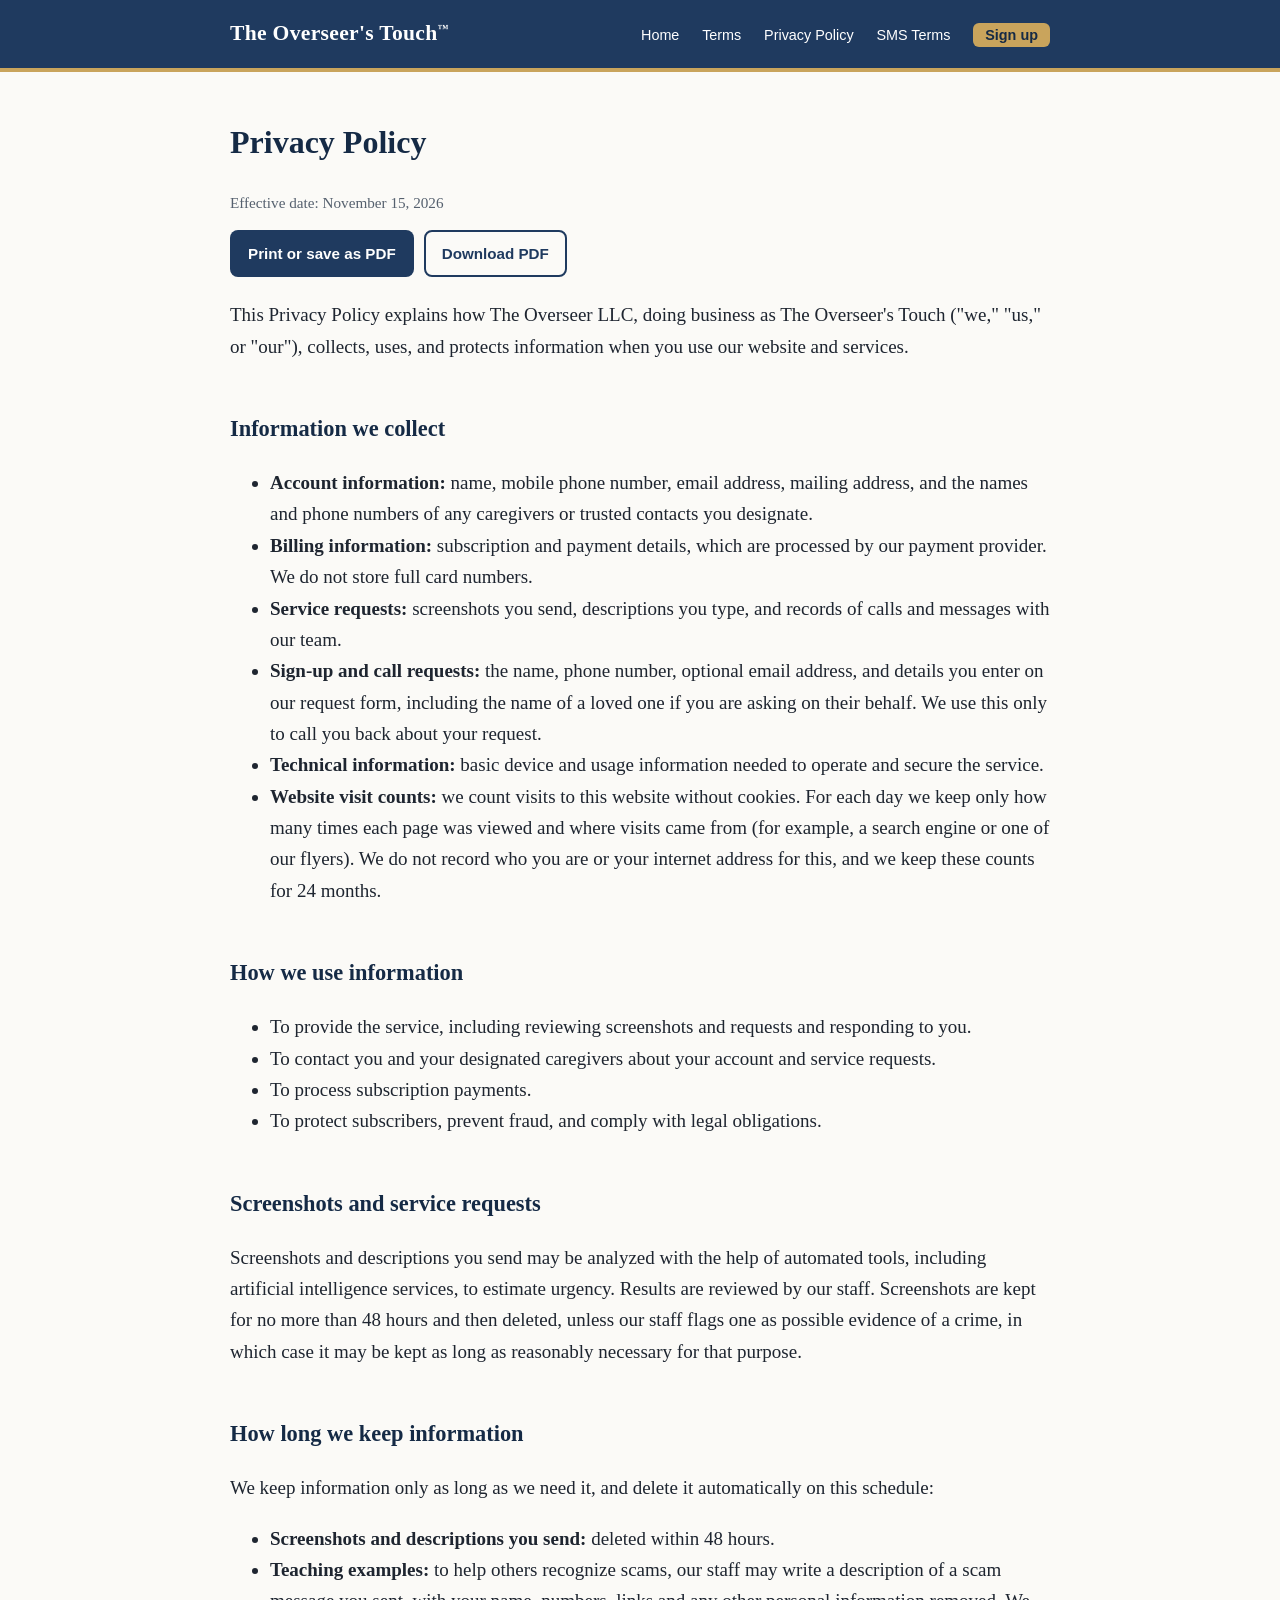
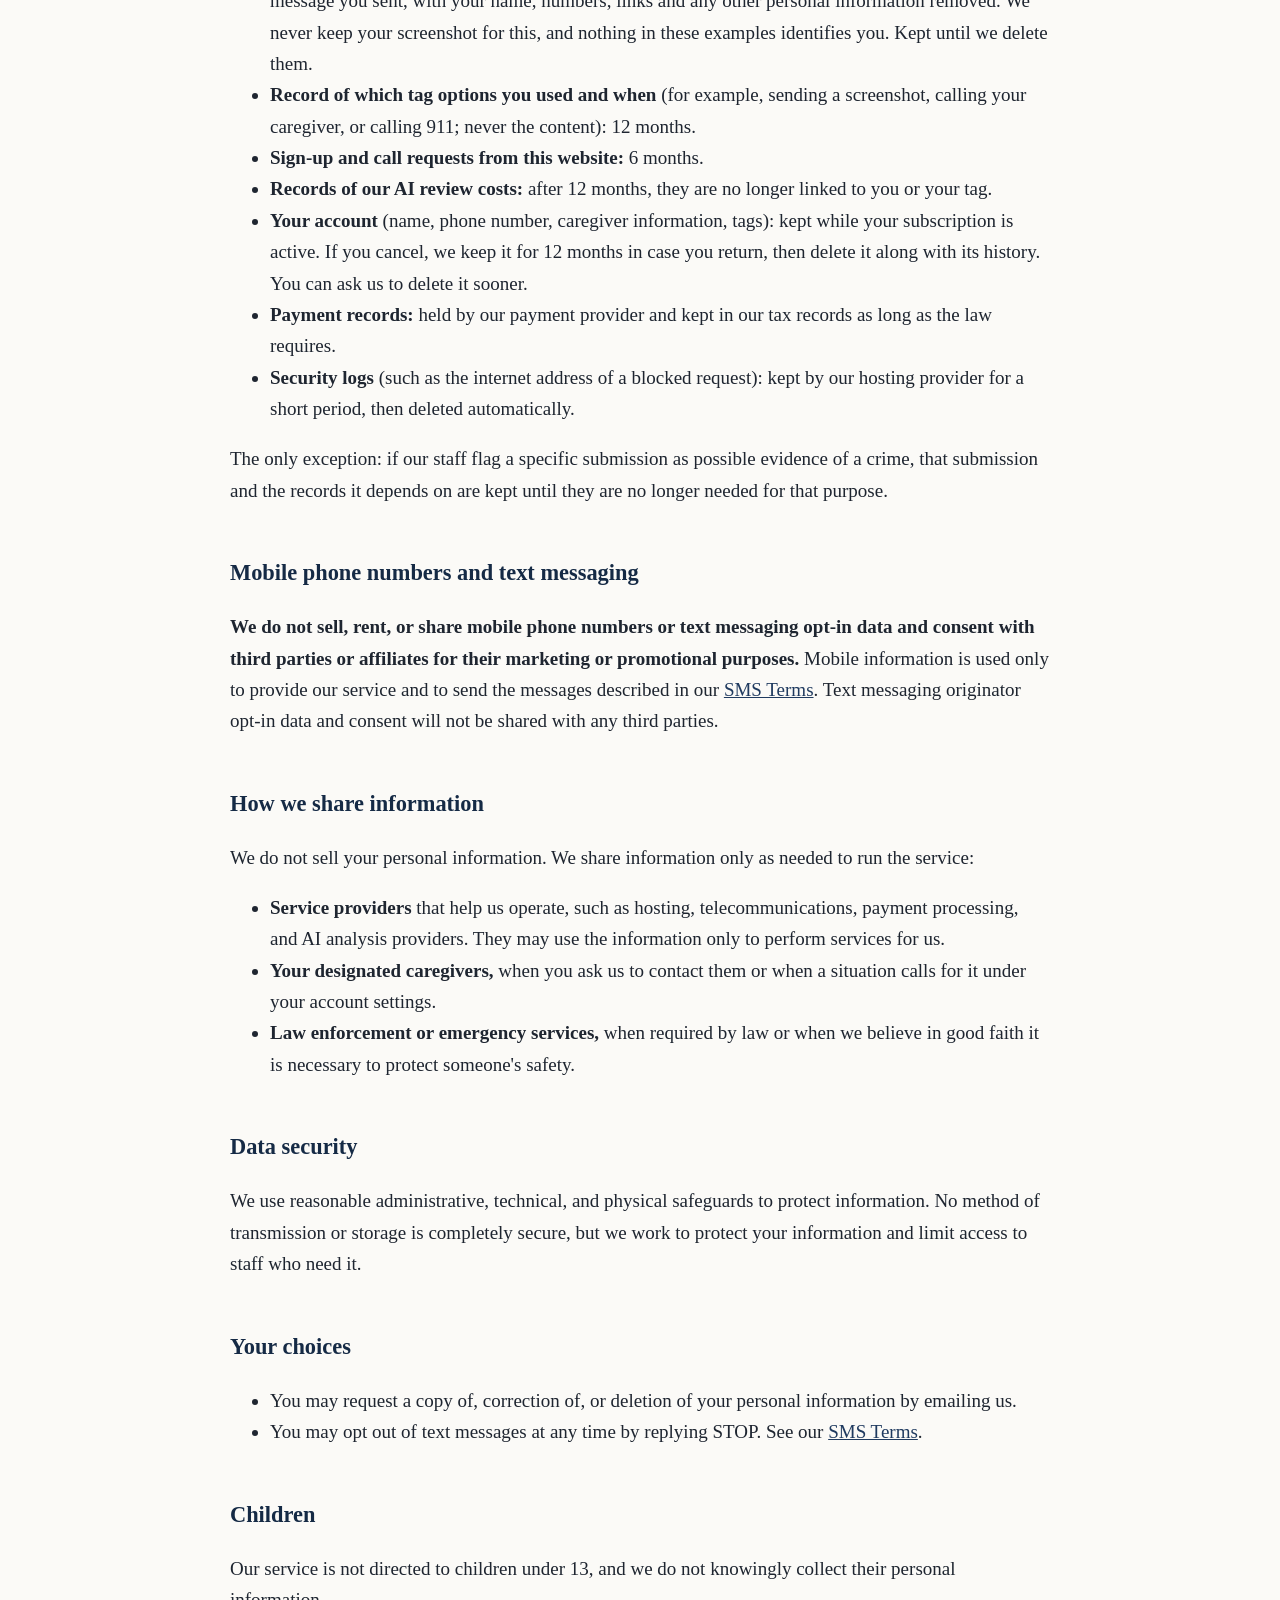
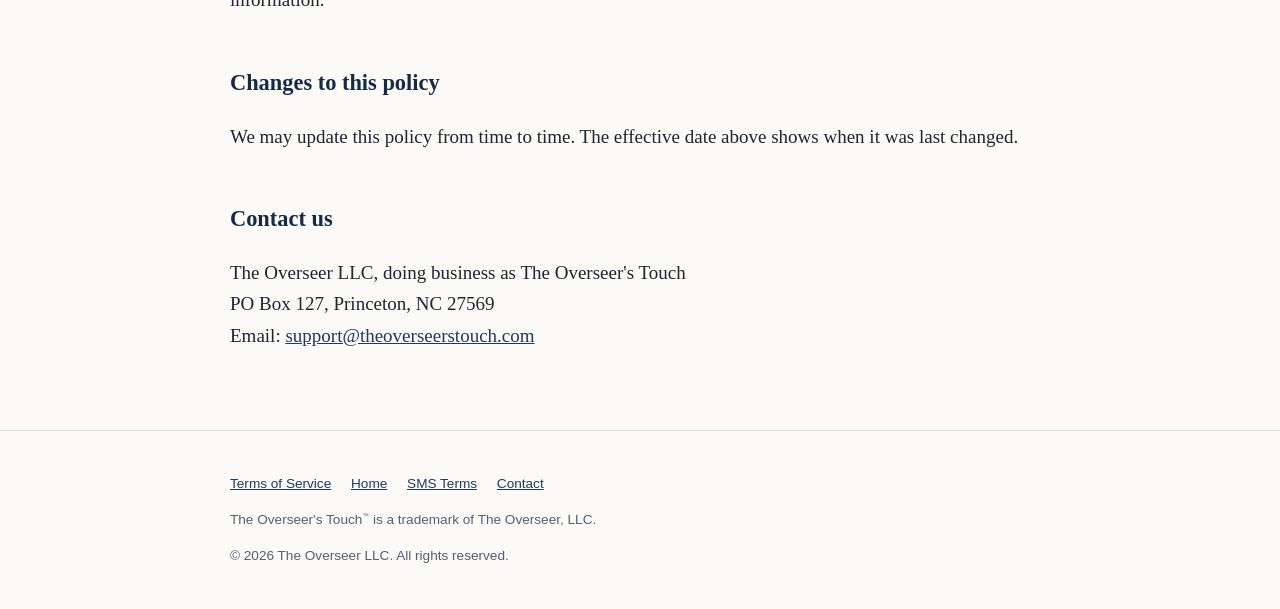
==== commit 028c5d96: "Privacy Policy: teaching examples (effective Nov 15, 2026) Adds to "How long we keep information": s" ====
--- a/privacy.html
+++ b/privacy.html
@@ -23,10 +23,10 @@
   <main>
     <div class="wrap">
       <h1>Privacy Policy</h1>
-      <p class="updated">Effective date: October 24, 2026</p>
+      <p class="updated">Effective date: November 15, 2026</p>
       <div class="doc-tools">
         <button type="button" class="btn btn-navy btn-small" onclick="window.print()">Print or save as PDF</button>
-        <a class="btn btn-outline-navy btn-small" href="legal/privacy-2026-10-24.pdf" download>Download PDF</a>
+        <a class="btn btn-outline-navy btn-small" href="legal/privacy-2026-11-15.pdf" download>Download PDF</a>
       </div>
       <p class="print-only print-source">Printed from theoverseerstouch.com/privacy.html &middot; Questions: support@theoverseerstouch.com &middot; The Overseer's Touch, PO Box 127, Princeton, NC 27569</p>
 
@@ -57,6 +57,7 @@
       <p>We keep information only as long as we need it, and delete it automatically on this schedule:</p>
       <ul>
         <li><strong>Screenshots and descriptions you send:</strong> deleted within 48 hours.</li>
+        <li><strong>Teaching examples:</strong> to help others recognize scams, our staff may write a description of a scam message you sent, with your name, numbers, links and any other personal information removed. We never keep your screenshot for this, and nothing in these examples identifies you. Kept until we delete them.</li>
         <li><strong>Record of which tag options you used and when</strong> (for example, sending a screenshot, calling your caregiver, or calling 911; never the content): 12 months.</li>
         <li><strong>Sign-up and call requests from this website:</strong> 6 months.</li>
         <li><strong>Records of our AI review costs:</strong> after 12 months, they are no longer linked to you or your tag.</li>
--- a/style.css
+++ b/style.css
@@ -107,7 +107,7 @@
 
 /* Trademark symbol: small and raised without changing line spacing. */
 /* Sign-up and call buttons */
-.cta-row { display: flex; flex-wrap: wrap; gap: 14px; margin-top: 26px; }
+.cta-row { display: flex; flex-wrap: wrap; gap: 22px; margin-top: 26px; }
 .btn { display: inline-block; padding: 14px 26px; border-radius: 10px; font-family: -apple-system, "Segoe UI", Arial, sans-serif; font-size: 1.05rem; font-weight: 700; text-decoration: none; text-align: center; min-width: 180px; border: 2px solid transparent; }
 .btn-gold { background: var(--gold); color: var(--navy-dark); }
 .btn-gold:hover { background: #d8b673; color: var(--navy-dark); }
@@ -120,6 +120,29 @@
 nav a.nav-cta { background: var(--gold); color: var(--navy-dark); padding: 4px 12px; border-radius: 6px; font-weight: 700; }
 nav a.nav-cta:hover { color: var(--navy-dark); text-decoration: none; background: #d8b673; }
 @media (max-width: 600px) { .cta-row .btn { flex: 1 1 100%; } }
+
+.cta-row .btn { display: inline-flex; align-items: center; justify-content: center; }
+
+/* "Curious? We'll call you back" button: larger, two lines, gentle pulse */
+.btn-call { --neon: #FFE500; display: inline-flex; flex-direction: column; align-items: center; justify-content: center; gap: 2px;
+  padding: 16px 30px; border-radius: 12px; border: 4px solid var(--neon); min-width: 300px; line-height: 1.25;
+  box-shadow: 0 0 10px 2px rgba(255, 229, 0, 0.85), 0 0 26px 6px rgba(255, 229, 0, 0.35);
+  animation: call-pulse 2.2s ease-in-out infinite; }
+.btn-call-q { font-size: 1.15rem; font-weight: 800; }
+.btn-call-a { font-size: 0.98rem; font-weight: 600; text-decoration: underline; text-underline-offset: 3px; }
+.btn-call-light { background: #fff; color: var(--navy-dark); }
+.btn-call-light:hover { background: #fffbe0; color: var(--navy-dark); }
+.btn-call-dark { background: var(--navy); color: #fff; }
+.btn-call-dark:hover { background: var(--navy-dark); color: #fff; }
+.btn-call-dark .btn-call-a { color: var(--neon); }
+.btn-call:hover, .btn-call:focus-visible { animation-play-state: paused; }
+@keyframes call-pulse {
+  0%, 100% { box-shadow: 0 0 10px 2px rgba(255, 229, 0, 0.85), 0 0 26px 6px rgba(255, 229, 0, 0.35); transform: scale(1); }
+  50% { box-shadow: 0 0 18px 6px rgba(255, 229, 0, 1), 0 0 44px 14px rgba(255, 229, 0, 0.45); transform: scale(1.03); }
+}
+/* People who turn off motion in their device settings get a still (but still glowing) button. */
+@media (prefers-reduced-motion: reduce) { .btn-call { animation: none; } }
+@media (max-width: 600px) { .btn-call { min-width: 0; padding: 16px 18px; } .btn-call-q { font-size: 1.08rem; } }
 
 sup { font-size: 0.5em; vertical-align: super; line-height: 0; }
 
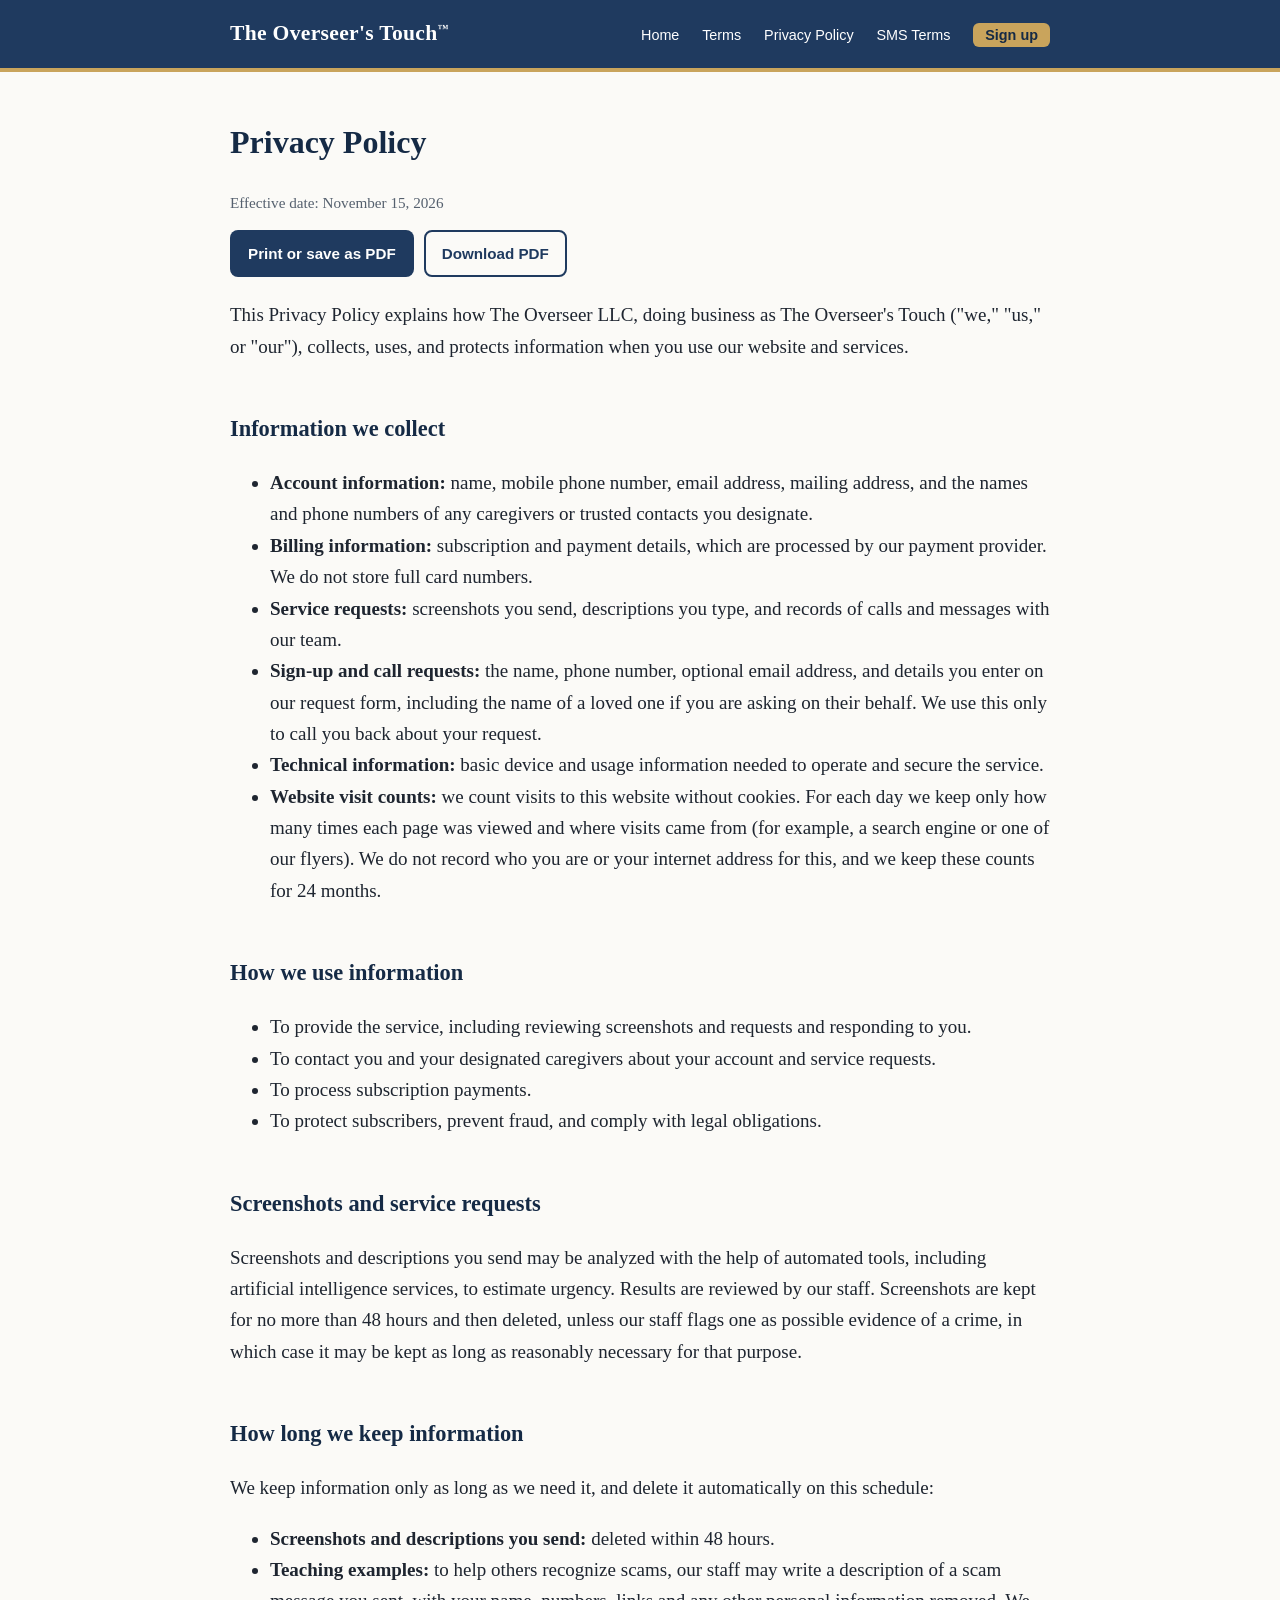
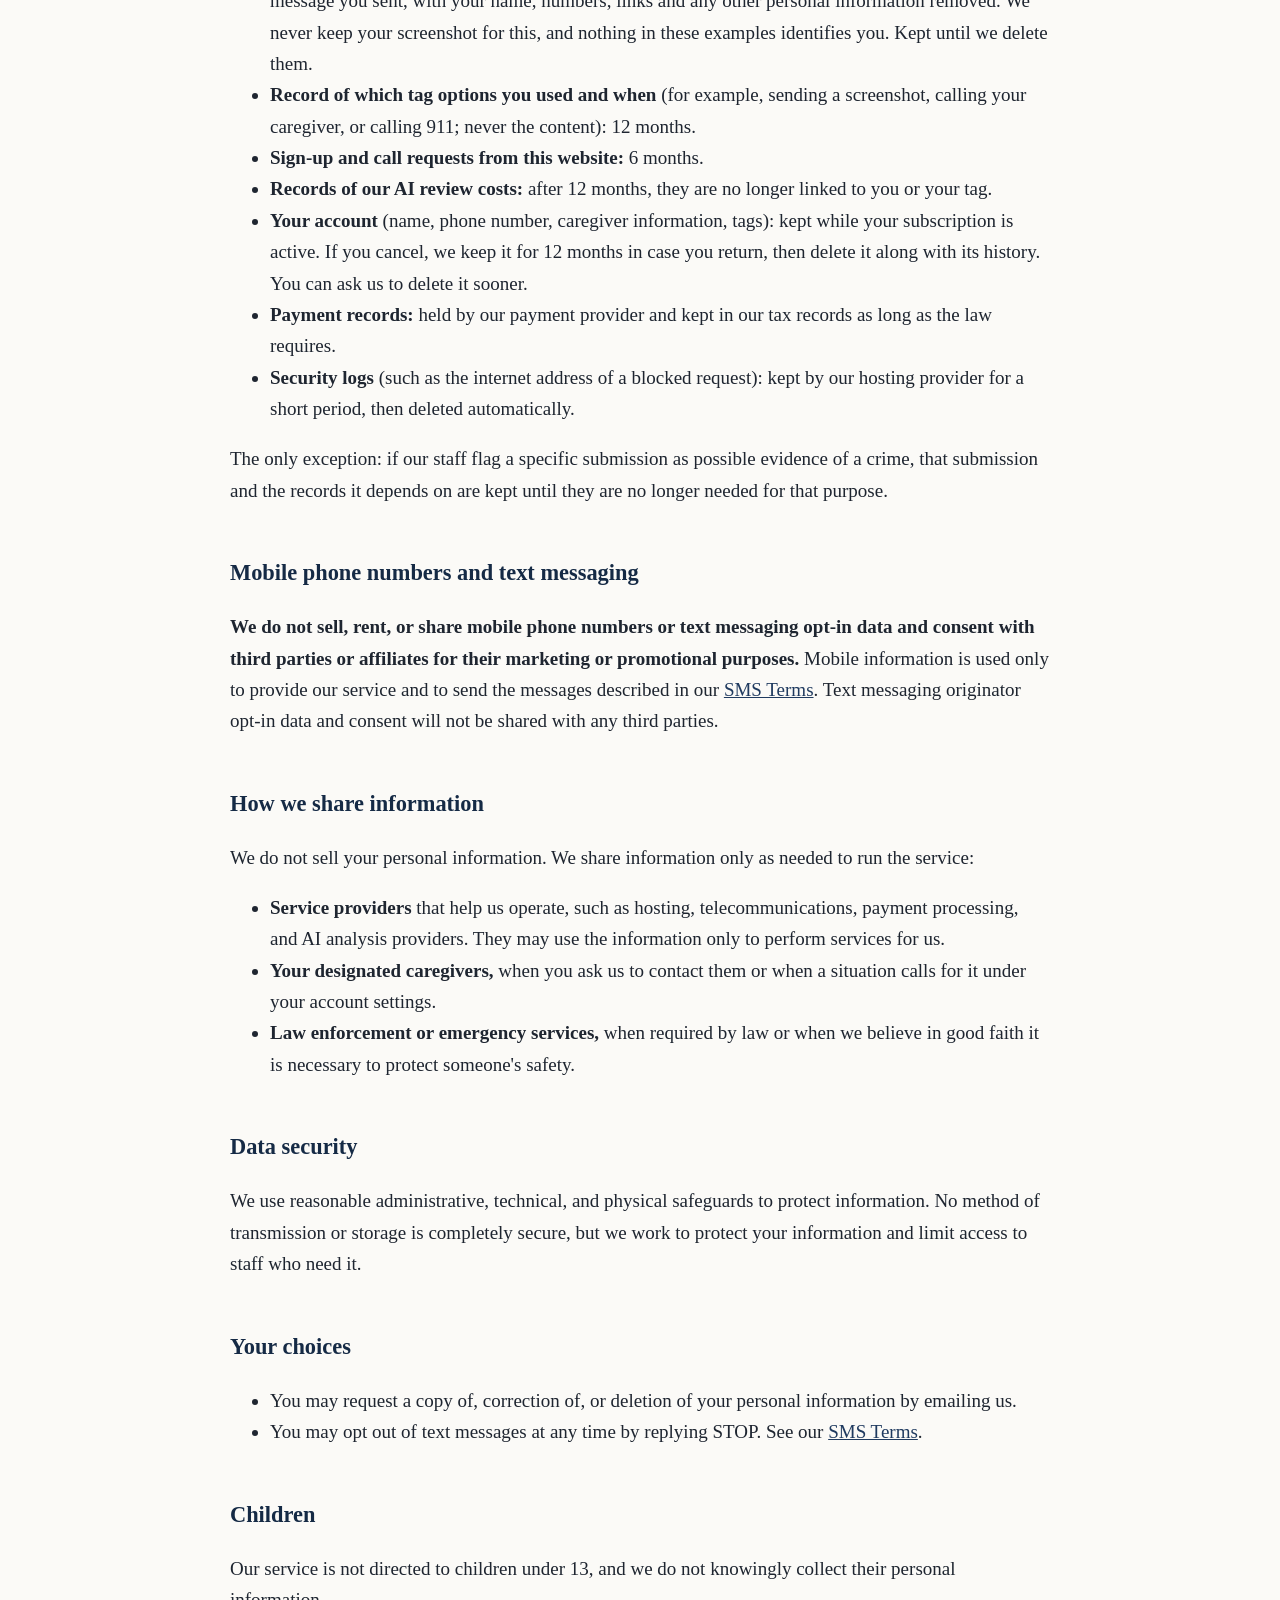
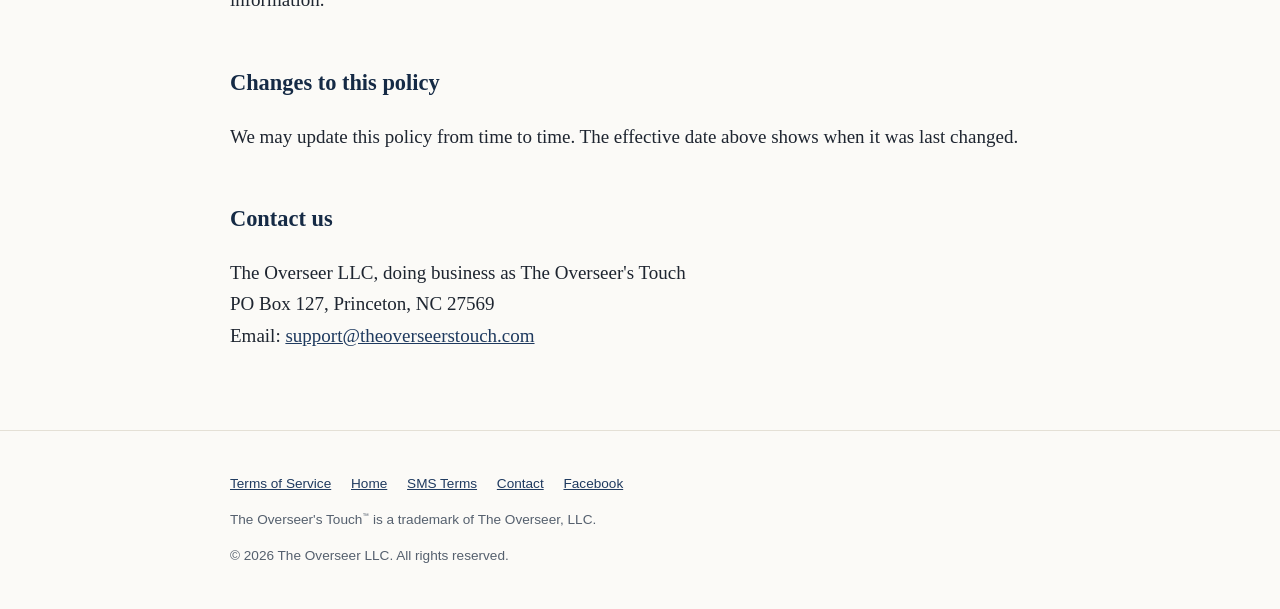
==== commit df232c73: "Add Facebook Page link to site footers Co-Authored-By: Claude Opus 5.5 <noreply@anthropic.com> Claud" ====
--- a/privacy.html
+++ b/privacy.html
@@ -102,7 +102,7 @@
 
   <footer>
     <div class="wrap">
-      <p><a href="terms.html">Terms of Service</a> <a href="index.html">Home</a> <a href="sms-terms.html">SMS Terms</a> <a href="mailto:support@theoverseerstouch.com">Contact</a></p>
+      <p><a href="terms.html">Terms of Service</a> <a href="index.html">Home</a> <a href="sms-terms.html">SMS Terms</a> <a href="mailto:support@theoverseerstouch.com">Contact</a> <a href="https://www.facebook.com/theoverseerstouch" target="_blank" rel="noopener">Facebook</a></p>
       <p>The Overseer's Touch<sup>&trade;</sup> is a trademark of The Overseer, LLC.</p>
       <p>&copy; 2026 The Overseer LLC. All rights reserved.</p>
     </div>
--- a/style.css
+++ b/style.css
@@ -154,8 +154,24 @@
 
 /* Home page video */
 .video { margin: 20px 0 8px; }
-.video video { display: block; width: 100%; max-width: 560px; aspect-ratio: 1 / 1; height: auto; border-radius: 12px; background: var(--navy); border: 1px solid var(--line); box-shadow: 0 6px 18px rgba(31, 58, 95, 0.15); }
-.video figcaption { max-width: 560px; margin-top: 10px; font-size: 1rem; color: var(--muted); }
+.video video { display: block; width: 100%; max-width: 680px; aspect-ratio: 4 / 3; height: auto; border-radius: 12px; background: var(--navy); border: 1px solid var(--line); box-shadow: 0 6px 18px rgba(31, 58, 95, 0.15); }
+.video figcaption { max-width: 680px; margin-top: 10px; font-size: 1rem; color: var(--muted); }
+
+/* "Physical and virtual protection": tag + icon */
+.cards.two-ways { grid-template-columns: repeat(auto-fit, minmax(260px, 1fr)); }
+.cards.two-ways .card { border-top: 5px solid var(--gold); position: relative; }
+.included { display: inline-block; background: var(--navy); color: #FFE500; font-weight: 700; font-size: 0.8rem;
+  letter-spacing: 0.06em; text-transform: uppercase; padding: 3px 10px; border-radius: 999px; margin-bottom: 6px; }
+
+.underline { text-decoration: underline; text-decoration-color: var(--gold); text-decoration-thickness: 3px; text-underline-offset: 5px; }
+/* Highlighter: soft yellow band behind the text, wrapping cleanly across lines */
+mark.hl { background: linear-gradient(transparent 12%, #FFF176 12%, #FFF176 92%, transparent 92%); color: inherit; padding: 0 4px;
+  -webkit-box-decoration-break: clone; box-decoration-break: clone; }
+h2 mark.hl { font-weight: 800; }
+@media print { mark.hl { background: none; } }
+.pop { display: block; font-size: 1.3em; line-height: 1.35; color: var(--navy-dark); margin: 6px 0; }
+.bundle { background: var(--navy); color: #fff; border-left: 6px solid #FFE500; border-radius: 10px; padding: 14px 18px; margin: 4px 0 28px; }
+.bundle strong { color: #FFE500; }
 
 /* Legal pages: print / save as PDF */
 .doc-tools { display: flex; flex-wrap: wrap; gap: 10px; margin: 6px 0 22px; }
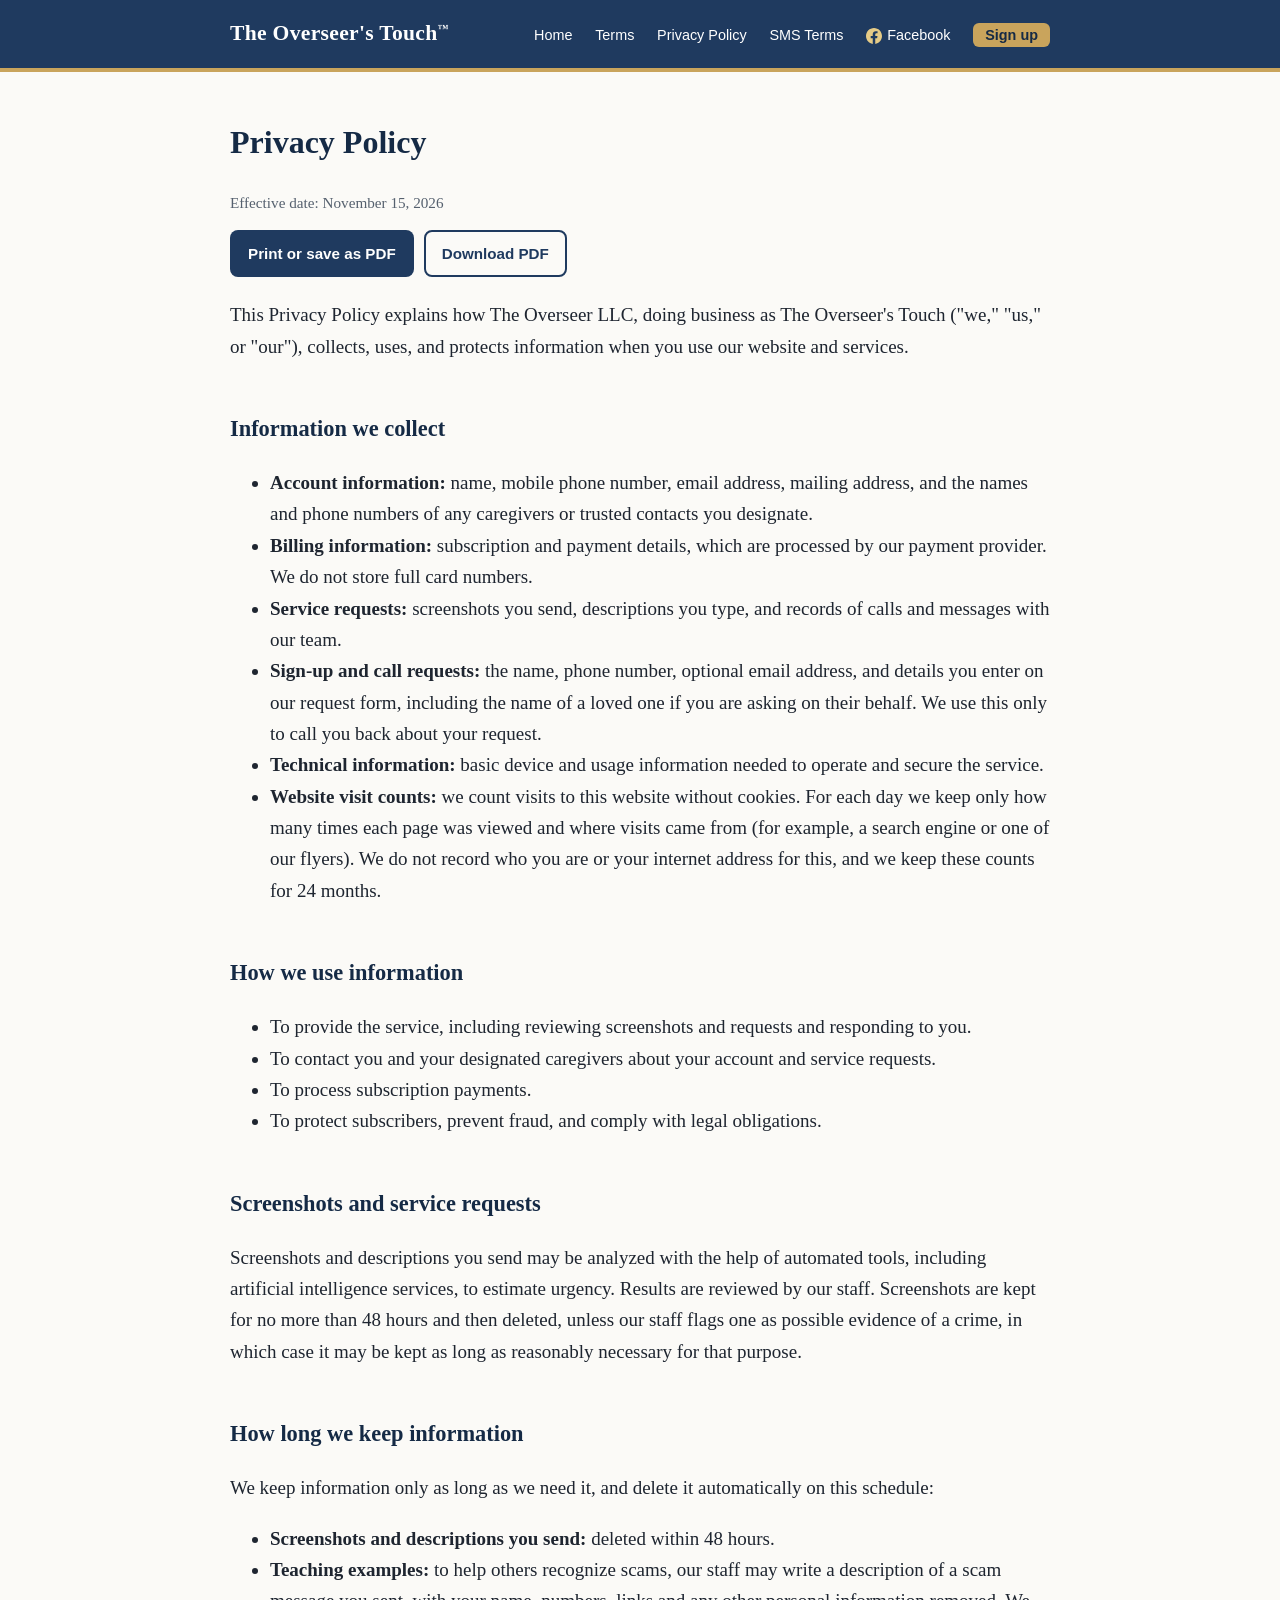
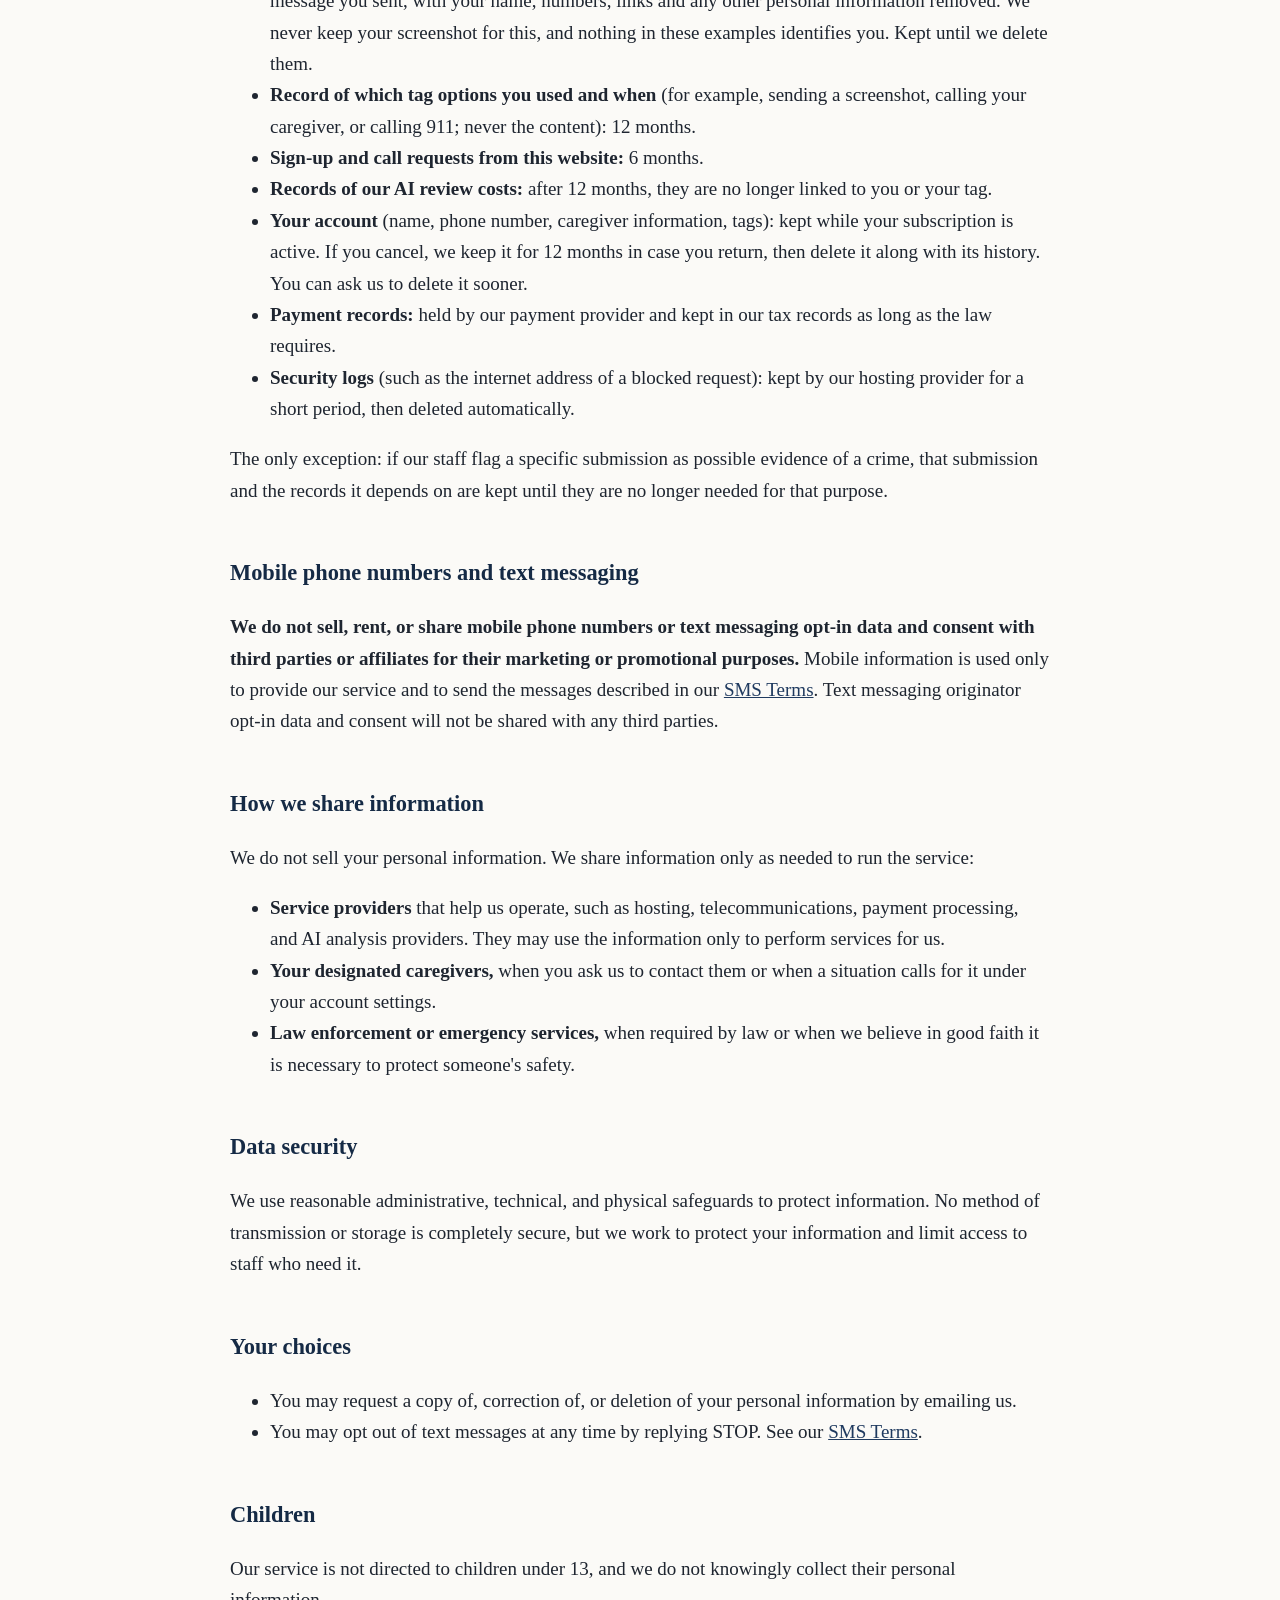
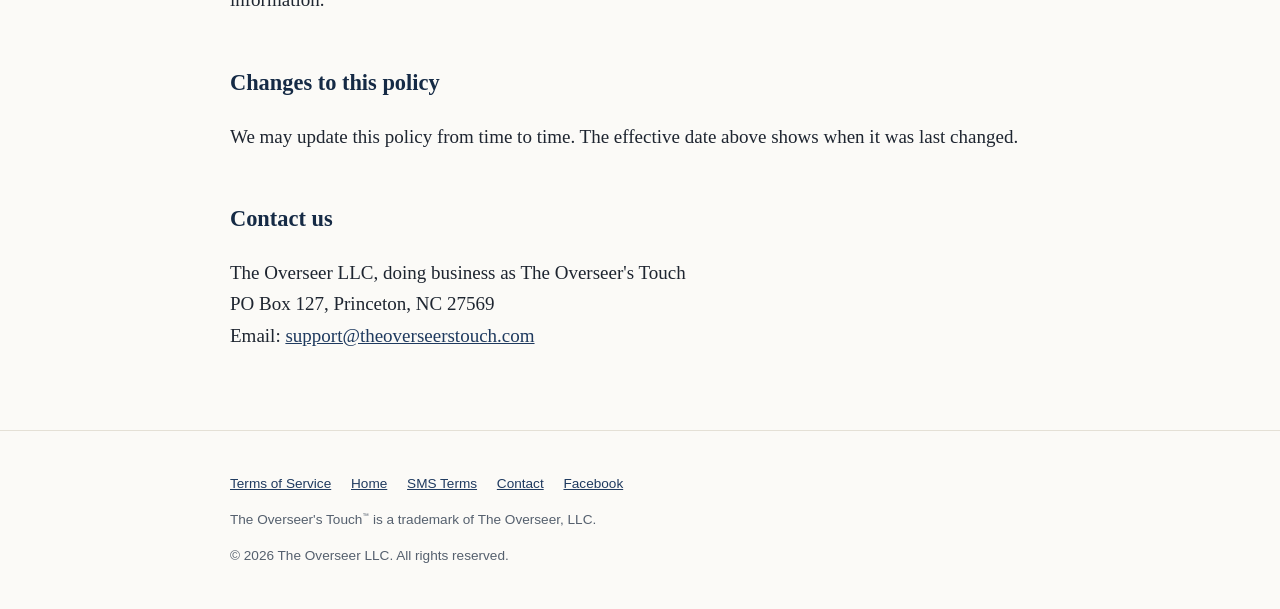
==== commit 466bc3a9: "Add Facebook link with icon to the header nav Co-Authored-By: Claude Opus 5.5 <noreply@anthropic.com" ====
--- a/privacy.html
+++ b/privacy.html
@@ -15,6 +15,7 @@
         <a href="terms.html">Terms</a>
         <a href="privacy.html">Privacy Policy</a>
         <a href="sms-terms.html">SMS Terms</a>
+        <a class="nav-fb" href="https://www.facebook.com/theoverseerstouch" target="_blank" rel="noopener" aria-label="The Overseer's Touch on Facebook"><svg viewBox="0 0 24 24" width="16" height="16" aria-hidden="true"><path fill="currentColor" d="M24 12.07C24 5.4 18.63 0 12 0S0 5.4 0 12.07C0 18.1 4.39 23.1 10.13 24v-8.44H7.08v-3.49h3.05V9.41c0-3.02 1.79-4.69 4.53-4.69 1.31 0 2.68.24 2.68.24v2.97h-1.51c-1.49 0-1.95.93-1.95 1.88v2.26h3.33l-.53 3.49h-2.8V24C19.61 23.1 24 18.1 24 12.07z"/></svg>Facebook</a>
         <a class="nav-cta" href="https://tap.theoverseerstouch.com/start?type=signup">Sign up</a>
       </nav>
     </div>
--- a/style.css
+++ b/style.css
@@ -199,3 +199,7 @@
   .print-only { display: block; }
   .print-source { font-size: 9.5pt; color: #333; margin: 0 0 12pt; }
 }
+
+/* Facebook link in the header */
+nav a.nav-fb { display: inline-flex; align-items: center; gap: 5px; vertical-align: middle; }
+nav a.nav-fb svg { color: #E6CB86; flex: none; }
